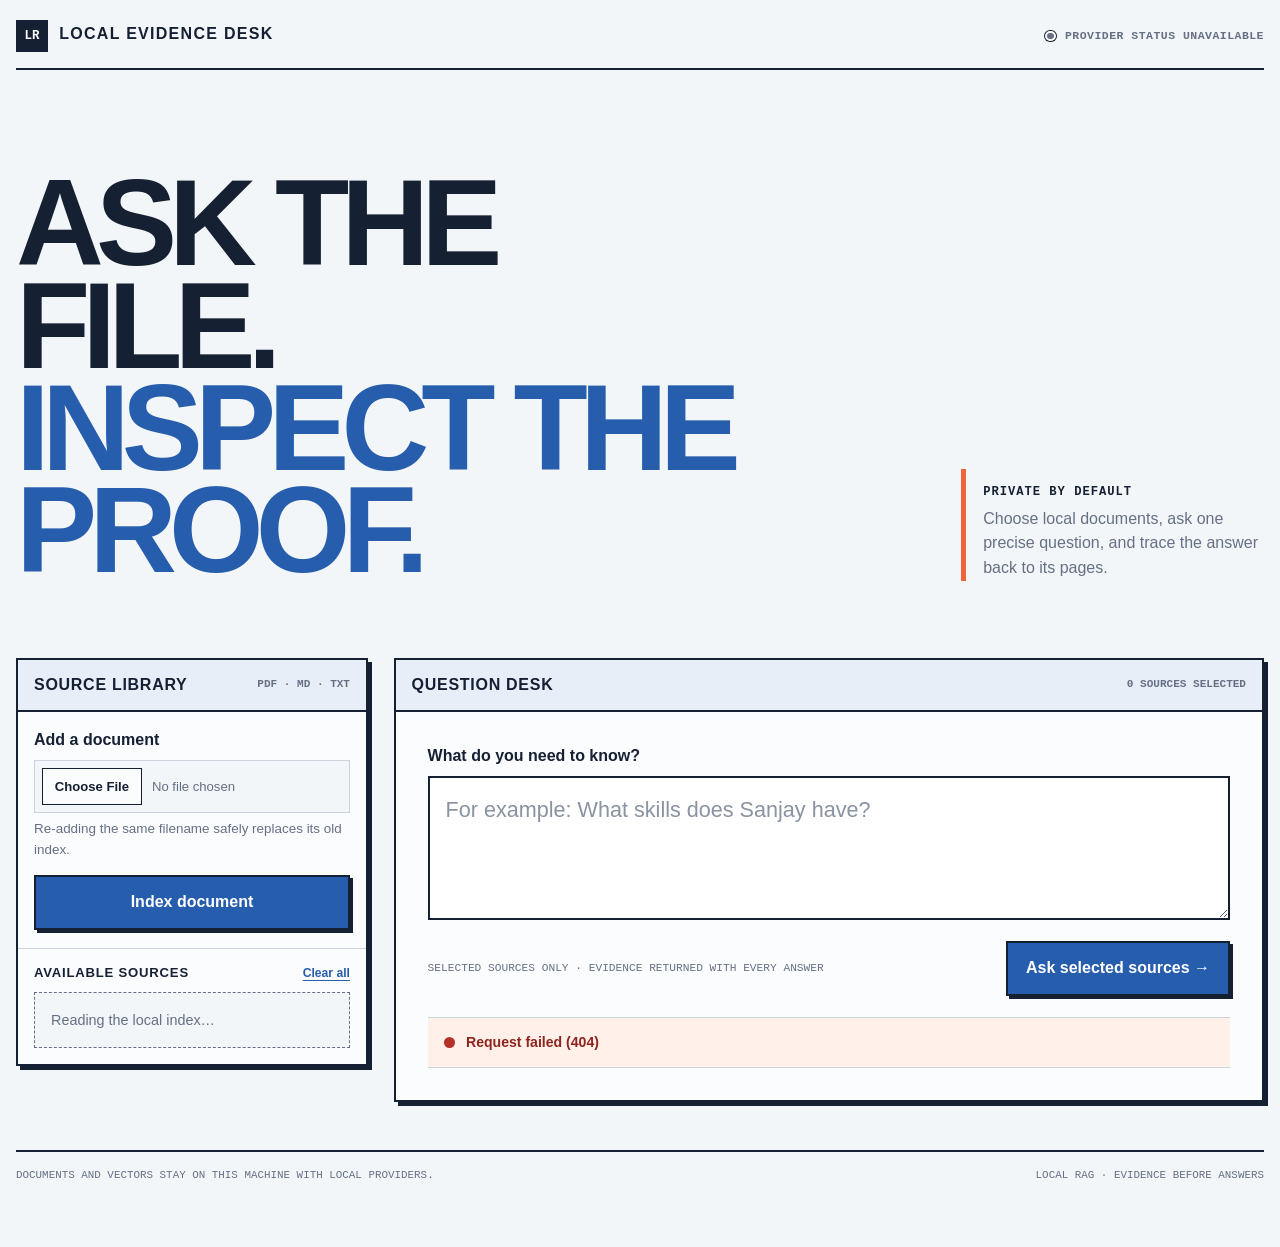
==== src/local_rag/web/index.html @ b6eaef5c "fix(ui): render answers as safe Markdown" ====
<!doctype html>
<html lang="en">
<head>
  <meta charset="utf-8">
  <meta name="viewport" content="width=device-width, initial-scale=1">
  <meta name="color-scheme" content="light">
  <title>Local RAG · Evidence desk</title>
  <style>
    :root {
      --paper: #f3f6f8;
      --surface: #fbfcfe;
      --carbon: #162033;
      --cobalt: #275dad;
      --orange: #f0643b;
      --teal: #207a6b;
      --slate: #667085;
      --line: #cbd3dc;
      --soft-blue: #e7eef8;
      --soft-orange: #fff0ea;
      --shadow: 4px 4px 0 var(--carbon);
      --display: Bahnschrift, "Arial Narrow", "Aptos Display", sans-serif;
      --body: Aptos, "Segoe UI", sans-serif;
      --utility: "Cascadia Mono", "SFMono-Regular", Consolas, monospace;
    }

    * { box-sizing: border-box; }

    html { scroll-behavior: smooth; }

    body {
      margin: 0;
      min-width: 320px;
      min-height: 100vh;
      background: var(--paper);
      color: var(--carbon);
      font: 16px/1.55 var(--body);
    }

    button, input, textarea { font: inherit; }

    button, input[type="file"], input[type="checkbox"] { cursor: pointer; }

    button:focus-visible,
    input:focus-visible,
    textarea:focus-visible {
      outline: 3px solid var(--orange);
      outline-offset: 3px;
    }

    button:disabled { cursor: not-allowed; opacity: .48; }

    [hidden] { display: none !important; }

    .skip-link {
      position: fixed;
      z-index: 20;
      top: .75rem;
      left: .75rem;
      padding: .6rem .8rem;
      background: var(--carbon);
      color: white;
      transform: translateY(-180%);
    }

    .skip-link:focus { transform: translateY(0); }

    .shell {
      width: min(100% - 2rem, 1380px);
      margin: 0 auto;
      padding: 1.25rem 0 4rem;
    }

    .masthead {
      display: flex;
      align-items: center;
      justify-content: space-between;
      gap: 1rem;
      padding-bottom: 1rem;
      border-bottom: 2px solid var(--carbon);
      animation: enter .45s ease-out both;
    }

    .brand {
      display: flex;
      align-items: baseline;
      gap: .7rem;
      margin: 0;
      font: 700 1rem/1 var(--display);
      letter-spacing: .08em;
      text-transform: uppercase;
    }

    .brand-mark {
      display: inline-grid;
      width: 2rem;
      height: 2rem;
      place-items: center;
      background: var(--carbon);
      color: var(--surface);
      font: 700 .78rem/1 var(--utility);
      letter-spacing: 0;
    }

    .provider-state {
      display: flex;
      align-items: center;
      gap: .55rem;
      color: var(--slate);
      font: 700 .72rem/1.2 var(--utility);
      letter-spacing: .04em;
      text-transform: uppercase;
    }

    .provider-dot {
      width: .68rem;
      height: .68rem;
      border: 2px solid var(--surface);
      border-radius: 50%;
      background: var(--slate);
      box-shadow: 0 0 0 1px var(--carbon);
    }

    .provider-state[data-ready="true"] .provider-dot { background: var(--teal); }

    .hero {
      display: grid;
      grid-template-columns: minmax(0, 1.55fr) minmax(17rem, .55fr);
      gap: clamp(2rem, 7vw, 8rem);
      align-items: end;
      padding: clamp(3rem, 8vw, 7rem) 0 clamp(2.5rem, 6vw, 5rem);
      animation: enter .55s .08s ease-out both;
    }

    .hero h1 {
      max-width: 11ch;
      margin: 0;
      font: 750 clamp(3.6rem, 9.5vw, 8.6rem)/.84 var(--display);
      letter-spacing: -.065em;
      text-transform: uppercase;
    }

    .hero h1 span {
      display: block;
      color: var(--cobalt);
    }

    .hero-note {
      padding: 1rem 0 0 1.1rem;
      border-left: 5px solid var(--orange);
    }

    .hero-note p { margin: 0; color: var(--slate); }

    .hero-note strong {
      display: block;
      margin-bottom: .45rem;
      color: var(--carbon);
      font: 700 .76rem/1.2 var(--utility);
      letter-spacing: .08em;
      text-transform: uppercase;
    }

    .workspace {
      display: grid;
      grid-template-columns: minmax(18rem, 22rem) minmax(0, 1fr);
      gap: clamp(1rem, 2vw, 1.75rem);
      align-items: start;
      animation: enter .55s .16s ease-out both;
    }

    .panel {
      border: 2px solid var(--carbon);
      background: var(--surface);
      box-shadow: var(--shadow);
    }

    .panel-heading {
      display: flex;
      align-items: center;
      justify-content: space-between;
      gap: 1rem;
      min-height: 3.25rem;
      padding: .8rem 1rem;
      border-bottom: 2px solid var(--carbon);
      background: var(--soft-blue);
    }

    .panel-heading h2 {
      margin: 0;
      font: 750 1rem/1.1 var(--display);
      letter-spacing: .045em;
      text-transform: uppercase;
    }

    .selection-count,
    .format-note {
      color: var(--slate);
      font: 700 .69rem/1.2 var(--utility);
      text-transform: uppercase;
    }

    .panel-body { padding: 1rem; }

    .field-label {
      display: block;
      margin-bottom: .45rem;
      font-weight: 750;
    }

    .field-help {
      margin: .4rem 0 0;
      color: var(--slate);
      font-size: .84rem;
    }

    .file-input {
      width: 100%;
      padding: .45rem;
      border: 1px solid var(--line);
      background: var(--paper);
      color: var(--slate);
      font-size: .82rem;
    }

    .file-input::file-selector-button {
      margin-right: .65rem;
      padding: .62rem .72rem;
      border: 1px solid var(--carbon);
      background: var(--surface);
      color: var(--carbon);
      font-weight: 750;
    }

    .primary-action {
      width: 100%;
      margin-top: .85rem;
      padding: .82rem 1rem;
      border: 2px solid var(--carbon);
      background: var(--cobalt);
      color: white;
      box-shadow: 3px 3px 0 var(--carbon);
      font-weight: 800;
    }

    .primary-action:not(:disabled):active {
      transform: translate(2px, 2px);
      box-shadow: 1px 1px 0 var(--carbon);
    }

    .library-divider {
      margin: 1.15rem -1rem 0;
      border: 0;
      border-top: 1px solid var(--line);
    }

    .library-label {
      display: flex;
      align-items: baseline;
      justify-content: space-between;
      gap: 1rem;
      margin: .85rem 0 .55rem;
    }

    .library-label h3 {
      margin: 0;
      font-size: .82rem;
      letter-spacing: .06em;
      text-transform: uppercase;
    }

    .text-action {
      width: auto;
      padding: 0;
      border: 0;
      background: transparent;
      color: var(--cobalt);
      font: 750 .76rem/1 var(--body);
      text-decoration: underline;
      text-underline-offset: .18rem;
    }

    .document-list { display: grid; gap: .55rem; }

    .empty-library {
      margin: 0;
      padding: 1rem;
      border: 1px dashed var(--slate);
      background: var(--paper);
      color: var(--slate);
      font-size: .9rem;
    }

    .document {
      display: grid;
      grid-template-columns: auto minmax(0, 1fr) auto;
      gap: .7rem;
      align-items: start;
      padding: .78rem;
      border: 1px solid var(--line);
      background: white;
    }

    .document:has(input:checked) { border-left: 4px solid var(--teal); }

    .document input { width: 1rem; height: 1rem; margin: .16rem 0 0; accent-color: var(--teal); }

    .document label { min-width: 0; font-size: .9rem; font-weight: 750; overflow-wrap: anywhere; }

    .document small {
      display: block;
      margin-top: .18rem;
      color: var(--slate);
      font: .68rem/1.35 var(--utility);
      text-transform: uppercase;
    }

    .remove-document {
      width: auto;
      padding: .1rem;
      border: 0;
      background: transparent;
      color: var(--slate);
      font-size: .75rem;
      font-weight: 750;
    }

    .remove-document:hover { color: #a32d24; }

    .query-panel .panel-body { padding: clamp(1rem, 3vw, 2rem); }

    .question-field {
      width: 100%;
      min-height: 9rem;
      resize: vertical;
      padding: 1rem;
      border: 2px solid var(--carbon);
      border-radius: 0;
      background: white;
      color: var(--carbon);
      font-size: clamp(1.08rem, 2vw, 1.35rem);
      line-height: 1.45;
    }

    .question-field::placeholder { color: #8993a1; }

    .ask-row {
      display: flex;
      align-items: center;
      justify-content: space-between;
      gap: 1rem;
      margin-top: .85rem;
    }

    .ask-row .primary-action { width: auto; min-width: 14rem; margin: 0; }

    .privacy-note {
      margin: 0;
      color: var(--slate);
      font: .7rem/1.4 var(--utility);
      text-transform: uppercase;
    }

    .operation-bar {
      display: flex;
      align-items: center;
      gap: .7rem;
      min-height: 3.2rem;
      margin-top: 1.3rem;
      padding: .75rem 1rem;
      border-top: 1px solid var(--line);
      border-bottom: 1px solid var(--line);
      color: var(--slate);
    }

    .operation-mark {
      width: .7rem;
      height: .7rem;
      flex: 0 0 auto;
      border-radius: 50%;
      background: var(--teal);
    }

    .operation-bar[data-tone="working"] .operation-mark {
      background: var(--orange);
      animation: pulse 1s ease-in-out infinite;
    }

    .operation-bar[data-tone="error"] { color: #8e241c; background: var(--soft-orange); }
    .operation-bar[data-tone="error"] .operation-mark { background: #b53026; }

    #status { margin: 0; font-size: .88rem; font-weight: 650; }

    .result {
      margin-top: 2rem;
      animation: result-enter .35s ease-out both;
    }

    .result-label,
    .evidence-kicker {
      display: block;
      margin: 0 0 .65rem;
      color: var(--cobalt);
      font: 750 .72rem/1 var(--utility);
      letter-spacing: .09em;
      text-transform: uppercase;
    }

    .answer {
      max-width: 76ch;
      margin: 0;
      color: var(--carbon);
      font-size: clamp(1.08rem, 2.2vw, 1.45rem);
      line-height: 1.62;
    }

    .answer > :first-child { margin-top: 0; }
    .answer > :last-child { margin-bottom: 0; }
    .answer p, .answer ul, .answer ol, .answer pre, .answer blockquote, .answer table {
      margin: 0 0 1rem;
    }
    .answer h1, .answer h2, .answer h3, .answer h4 {
      margin: 1.5rem 0 .65rem;
      font-family: var(--display);
      line-height: 1.15;
      letter-spacing: -.02em;
    }
    .answer ul, .answer ol { padding-left: 1.5rem; }
    .answer li + li { margin-top: .35rem; }
    .answer code {
      padding: .12rem .3rem;
      background: var(--paper);
      font: .84em/1.4 var(--utility);
      overflow-wrap: anywhere;
    }
    .answer pre {
      overflow-x: auto;
      padding: 1rem;
      border-left: 4px solid var(--cobalt);
      background: var(--paper);
    }
    .answer pre code { padding: 0; background: transparent; }
    .answer blockquote {
      padding: .15rem 0 .15rem 1rem;
      border-left: 4px solid var(--orange);
      color: var(--slate);
    }
    .answer table {
      display: block;
      width: 100%;
      overflow-x: auto;
      border-collapse: collapse;
      font-size: .9em;
    }
    .answer th, .answer td {
      padding: .55rem .7rem;
      border: 1px solid var(--line);
      text-align: left;
      vertical-align: top;
    }
    .answer th { background: var(--paper); font-family: var(--utility); }
    .answer a { color: var(--cobalt); text-underline-offset: .18rem; }

    .evidence-header {
      display: flex;
      align-items: end;
      justify-content: space-between;
      gap: 1rem;
      margin-top: clamp(2.5rem, 6vw, 4.5rem);
      padding-bottom: .8rem;
      border-bottom: 2px solid var(--carbon);
    }

    .evidence-header h3 {
      margin: 0;
      font: 750 clamp(1.8rem, 4vw, 3rem)/1 var(--display);
      letter-spacing: -.03em;
      text-transform: uppercase;
    }

    .evidence-header p { max-width: 26rem; margin: 0; color: var(--slate); font-size: .86rem; }

    .evidence-ledger {
      position: relative;
      display: grid;
      gap: 0;
      margin-top: 1rem;
      padding-left: clamp(2.6rem, 7vw, 5.3rem);
    }

    .evidence-ledger::before {
      position: absolute;
      top: 0;
      bottom: 0;
      left: clamp(1.18rem, 3vw, 2.5rem);
      width: 4px;
      background: var(--orange);
      content: "";
    }

    .evidence-item {
      position: relative;
      display: grid;
      grid-template-columns: minmax(0, 1fr) minmax(7rem, 10rem);
      gap: 1.2rem;
      padding: 1.25rem 0;
      border-bottom: 1px solid var(--line);
    }

    .evidence-index {
      position: absolute;
      top: 1.15rem;
      left: calc(clamp(2.6rem, 7vw, 5.3rem) * -1);
      display: grid;
      width: clamp(2.4rem, 5vw, 4.4rem);
      height: 2rem;
      place-items: center;
      border: 2px solid var(--carbon);
      background: var(--surface);
      color: var(--carbon);
      font: 800 .75rem/1 var(--utility);
    }

    .evidence-source {
      margin-bottom: .4rem;
      font-weight: 800;
      overflow-wrap: anywhere;
    }

    .evidence-text { margin: 0; color: #3e4959; white-space: pre-wrap; }

    .evidence-data {
      align-self: start;
      color: var(--slate);
      font: 700 .68rem/1.5 var(--utility);
      letter-spacing: .04em;
      text-transform: uppercase;
    }

    .score-track {
      display: block;
      height: .35rem;
      margin-top: .55rem;
      background: var(--line);
    }

    .score-fill { display: block; height: 100%; background: var(--cobalt); }

    .page-footer {
      display: flex;
      justify-content: space-between;
      gap: 1rem;
      margin-top: 3rem;
      padding-top: 1rem;
      border-top: 2px solid var(--carbon);
      color: var(--slate);
      font: .68rem/1.4 var(--utility);
      text-transform: uppercase;
    }

    @keyframes enter {
      from { opacity: 0; transform: translateY(10px); }
      to { opacity: 1; transform: translateY(0); }
    }

    @keyframes result-enter {
      from { opacity: 0; transform: translateY(8px); }
      to { opacity: 1; transform: translateY(0); }
    }

    @keyframes pulse { 50% { opacity: .35; transform: scale(.78); } }

    @media (max-width: 900px) {
      .workspace { grid-template-columns: 1fr; }
      .library-panel { order: 0; }
      .query-panel { order: 1; }
      .hero { grid-template-columns: 1fr; gap: 1.5rem; }
      .hero-note { max-width: 34rem; }
    }

    @media (max-width: 620px) {
      .shell { width: min(100% - 1rem, 1380px); padding-top: .6rem; }
      .masthead { align-items: flex-start; }
      .brand { gap: .45rem; }
      .brand span:last-child { display: none; }
      .provider-state { max-width: 10rem; text-align: right; }
      .hero { padding: 2.5rem 0; }
      .hero h1 { font-size: clamp(3.25rem, 17vw, 5rem); }
      .ask-row, .evidence-header, .page-footer { align-items: stretch; flex-direction: column; }
      .ask-row .primary-action { width: 100%; min-width: 0; }
      .evidence-item { grid-template-columns: 1fr; gap: .7rem; }
      .evidence-data { display: grid; grid-template-columns: auto 1fr; gap: .7rem; align-items: center; }
      .score-track { margin: 0; }
    }

    @media (prefers-reduced-motion: reduce) {
      html { scroll-behavior: auto; }
      *, *::before, *::after { animation-duration: .01ms !important; animation-iteration-count: 1 !important; }
    }
  </style>
</head>
<body>
  <a class="skip-link" href="#question">Skip to question</a>
  <main class="shell">
    <header class="masthead">
      <p class="brand"><span class="brand-mark">LR</span><span>Local evidence desk</span></p>
      <div id="provider-state" class="provider-state" data-ready="false">
        <span class="provider-dot" aria-hidden="true"></span>
        <span id="provider-label">Checking local providers</span>
      </div>
    </header>

    <section class="hero" aria-labelledby="page-title">
      <h1 id="page-title">Ask the file.<span>Inspect the proof.</span></h1>
      <div class="hero-note">
        <strong>Private by default</strong>
        <p>Choose local documents, ask one precise question, and trace the answer back to its pages.</p>
      </div>
    </section>

    <div class="workspace">
      <aside class="panel library-panel" aria-labelledby="library-title">
        <div class="panel-heading">
          <h2 id="library-title">Source library</h2>
          <span class="format-note">PDF · MD · TXT</span>
        </div>
        <div class="panel-body">
          <form id="upload-form">
            <label class="field-label" for="file">Add a document</label>
            <input id="file" class="file-input" type="file" accept=".pdf,.md,.txt" required>
            <p class="field-help">Re-adding the same filename safely replaces its old index.</p>
            <button class="primary-action" type="submit">Index document</button>
          </form>

          <hr class="library-divider">
          <div class="library-label">
            <h3>Available sources</h3>
            <button id="clear-documents" class="text-action" type="button">Clear all</button>
          </div>
          <div id="documents" class="document-list" aria-live="polite">
            <p class="empty-library">Reading the local index…</p>
          </div>
        </div>
      </aside>

      <section class="panel query-panel" aria-labelledby="question-title">
        <div class="panel-heading">
          <h2 id="question-title">Question desk</h2>
          <span id="selection-count" class="selection-count">0 sources selected</span>
        </div>
        <div class="panel-body">
          <form id="query-form">
            <label class="field-label" for="question">What do you need to know?</label>
            <textarea id="question" class="question-field" maxlength="2000" placeholder="For example: What skills does Sanjay have?" required></textarea>
            <div class="ask-row">
              <p class="privacy-note">Selected sources only · evidence returned with every answer</p>
              <button class="primary-action" type="submit">Ask selected sources →</button>
            </div>
          </form>

          <div id="operation-bar" class="operation-bar" data-tone="ready">
            <span class="operation-mark" aria-hidden="true"></span>
            <p id="status" role="status" aria-live="polite">Choose a source to begin.</p>
          </div>

          <section id="result" class="result" aria-labelledby="answer-title" hidden>
            <h2 id="answer-title" class="result-label">Grounded answer</h2>
            <div id="answer" class="answer"></div>

            <div class="evidence-header">
              <div>
                <span class="evidence-kicker">Citation ledger</span>
                <h3>Retrieved proof</h3>
              </div>
              <p>Each passage shows where the answer came from and how strongly it matched the question.</p>
            </div>
            <div id="citations" class="evidence-ledger"></div>
          </section>
        </div>
      </section>
    </div>

    <footer class="page-footer">
      <span>Documents and vectors stay on this machine with local providers.</span>
      <span>Local RAG · Evidence before answers</span>
    </footer>
  </main>

  <script>
    const status = document.querySelector('#status');
    const operationBar = document.querySelector('#operation-bar');
    const result = document.querySelector('#result');
    const answer = document.querySelector('#answer');
    const citations = document.querySelector('#citations');
    const documents = document.querySelector('#documents');
    const queryButton = document.querySelector('#query-form button');
    const clearButton = document.querySelector('#clear-documents');
    const selectionCount = document.querySelector('#selection-count');
    const fileInput = document.querySelector('#file');
    let indexedDocuments = [];

    async function request(url, options = {}) {
      const response = await fetch(url, options);
      const body = await response.text();
      let data = {};
      try { data = body ? JSON.parse(body) : {}; }
      catch { if (!response.ok) throw new Error(`Request failed (${response.status})`); }
      if (!response.ok) throw new Error(data.detail || `Request failed (${response.status})`);
      return data;
    }

    function setStatus(message, tone = 'ready') {
      status.textContent = message;
      operationBar.dataset.tone = tone;
    }

    function progress(message) {
      const started = Date.now();
      setStatus(`${message} 0s`, 'working');
      return setInterval(() => {
        setStatus(`${message} ${Math.floor((Date.now() - started) / 1000)}s`, 'working');
      }, 1000);
    }

    function selectedDocumentIds() {
      return [...documents.querySelectorAll('.document-select:checked')].map(node => node.value);
    }

    function updateSelectionState() {
      const count = selectedDocumentIds().length;
      selectionCount.textContent = `${count} source${count === 1 ? '' : 's'} selected`;
      queryButton.disabled = count === 0;
      clearButton.disabled = indexedDocuments.length === 0;
    }

    function renderDocuments() {
      documents.replaceChildren();
      if (!indexedDocuments.length) {
        const empty = document.createElement('p');
        empty.className = 'empty-library';
        empty.textContent = 'Your evidence desk is empty. Add a document above to begin.';
        documents.append(empty);
        updateSelectionState();
        return;
      }

      for (const item of indexedDocuments) {
        const row = document.createElement('div');
        row.className = 'document';

        const checkbox = document.createElement('input');
        checkbox.className = 'document-select';
        checkbox.type = 'checkbox';
        checkbox.checked = true;
        checkbox.value = item.document_id;
        checkbox.id = `document-${item.document_id}`;
        checkbox.addEventListener('change', updateSelectionState);

        const label = document.createElement('label');
        label.htmlFor = checkbox.id;
        label.append(document.createTextNode(item.filename));
        const meta = document.createElement('small');
        meta.textContent = `${item.pages} page${item.pages === 1 ? '' : 's'} · ${item.chunks} chunks`;
        label.append(meta);

        const remove = document.createElement('button');
        remove.type = 'button';
        remove.className = 'remove-document';
        remove.textContent = 'Remove';
        remove.setAttribute('aria-label', `Remove ${item.filename} from the index`);
        remove.addEventListener('click', async () => {
          if (!confirm(`Remove ${item.filename} from the local index?`)) return;
          remove.disabled = true;
          try {
            await request(`/api/documents/${encodeURIComponent(item.document_id)}`, {method:'DELETE'});
            result.hidden = true;
            await refreshDocuments();
            setStatus(`Removed ${item.filename} from the local index.`);
          } catch (error) {
            setStatus(error.message, 'error');
            remove.disabled = false;
          }
        });

        row.append(checkbox, label, remove);
        documents.append(row);
      }
      updateSelectionState();
    }

    async function refreshDocuments() {
      indexedDocuments = await request('/api/documents');
      renderDocuments();
    }

    async function refreshProviderState() {
      const providerState = document.querySelector('#provider-state');
      const providerLabel = document.querySelector('#provider-label');
      try {
        const health = await request('/health');
        providerLabel.textContent = `${health.embedding_provider} embeddings · ${health.chat_provider} chat`;
        providerState.dataset.ready = 'true';
      } catch {
        providerLabel.textContent = 'Provider status unavailable';
      }
    }

    document.querySelector('#upload-form').addEventListener('submit', async (event) => {
      event.preventDefault();
      const button = event.target.querySelector('button');
      const form = new FormData();
      form.append('file', fileInput.files[0]);
      button.disabled = true;
      fileInput.disabled = true;
      const timer = progress('Reading, embedding, and indexing…');
      try {
        const data = await request('/api/documents', {method:'POST', body:form});
        clearInterval(timer);
        await refreshDocuments();
        fileInput.value = '';
        setStatus(`Indexed ${data.filename}: ${data.pages} pages and ${data.chunks} chunks.`);
      } catch (error) {
        setStatus(error.message, 'error');
      } finally {
        clearInterval(timer);
        button.disabled = false;
        fileInput.disabled = false;
      }
    });

    document.querySelector('#query-form').addEventListener('submit', async (event) => {
      event.preventDefault();
      const selected = selectedDocumentIds();
      if (!selected.length) {
        setStatus('Select at least one source before asking a question.', 'error');
        return;
      }

      queryButton.disabled = true;
      result.hidden = true;
      const timer = progress('Retrieving proof and writing the answer…');
      try {
        const data = await request('/api/query', {
          method:'POST',
          headers:{'Content-Type':'application/json'},
          body:JSON.stringify({
            question:document.querySelector('#question').value,
            document_ids:selected
          })
        });
        clearInterval(timer);
        answer.innerHTML = data.answer_html;
        citations.replaceChildren();

        data.citations.forEach((item, index) => {
          const entry = document.createElement('article');
          entry.className = 'evidence-item';

          const number = document.createElement('span');
          number.className = 'evidence-index';
          number.textContent = String(index + 1).padStart(2, '0');

          const passage = document.createElement('div');
          const source = document.createElement('div');
          source.className = 'evidence-source';
          source.textContent = item.source;
          const text = document.createElement('p');
          text.className = 'evidence-text';
          text.textContent = item.text;
          passage.append(source, text);

          const evidenceData = document.createElement('div');
          evidenceData.className = 'evidence-data';
          const metric = document.createElement('span');
          metric.textContent = `Page ${item.page} · Match ${item.score.toFixed(3)}`;
          const track = document.createElement('span');
          track.className = 'score-track';
          const fill = document.createElement('span');
          fill.className = 'score-fill';
          fill.style.width = `${Math.max(4, Math.min(100, item.score * 100))}%`;
          track.append(fill);
          evidenceData.append(metric, track);

          entry.append(number, passage, evidenceData);
          citations.append(entry);
        });

        result.hidden = false;
        setStatus(`Answer grounded in ${data.citations.length} retrieved passage${data.citations.length === 1 ? '' : 's'}.`);
        const reducedMotion = window.matchMedia('(prefers-reduced-motion: reduce)').matches;
        result.scrollIntoView({behavior:reducedMotion ? 'auto' : 'smooth', block:'start'});
      } catch (error) {
        setStatus(error.message, 'error');
      } finally {
        clearInterval(timer);
        updateSelectionState();
      }
    });

    clearButton.addEventListener('click', async () => {
      if (!indexedDocuments.length || !confirm('Remove every document from the local index?')) return;
      clearButton.disabled = true;
      try {
        await request('/api/documents', {method:'DELETE'});
        result.hidden = true;
        await refreshDocuments();
        setStatus('Cleared the local document index.');
      } catch (error) {
        setStatus(error.message, 'error');
      } finally {
        updateSelectionState();
      }
    });

    Promise.all([refreshDocuments(), refreshProviderState()])
      .then(() => {
        if (indexedDocuments.length) {
          setStatus(`${indexedDocuments.length} indexed source${indexedDocuments.length === 1 ? '' : 's'} ready.`);
        }
      })
      .catch(error => setStatus(error.message, 'error'));
  </script>
</body>
</html>
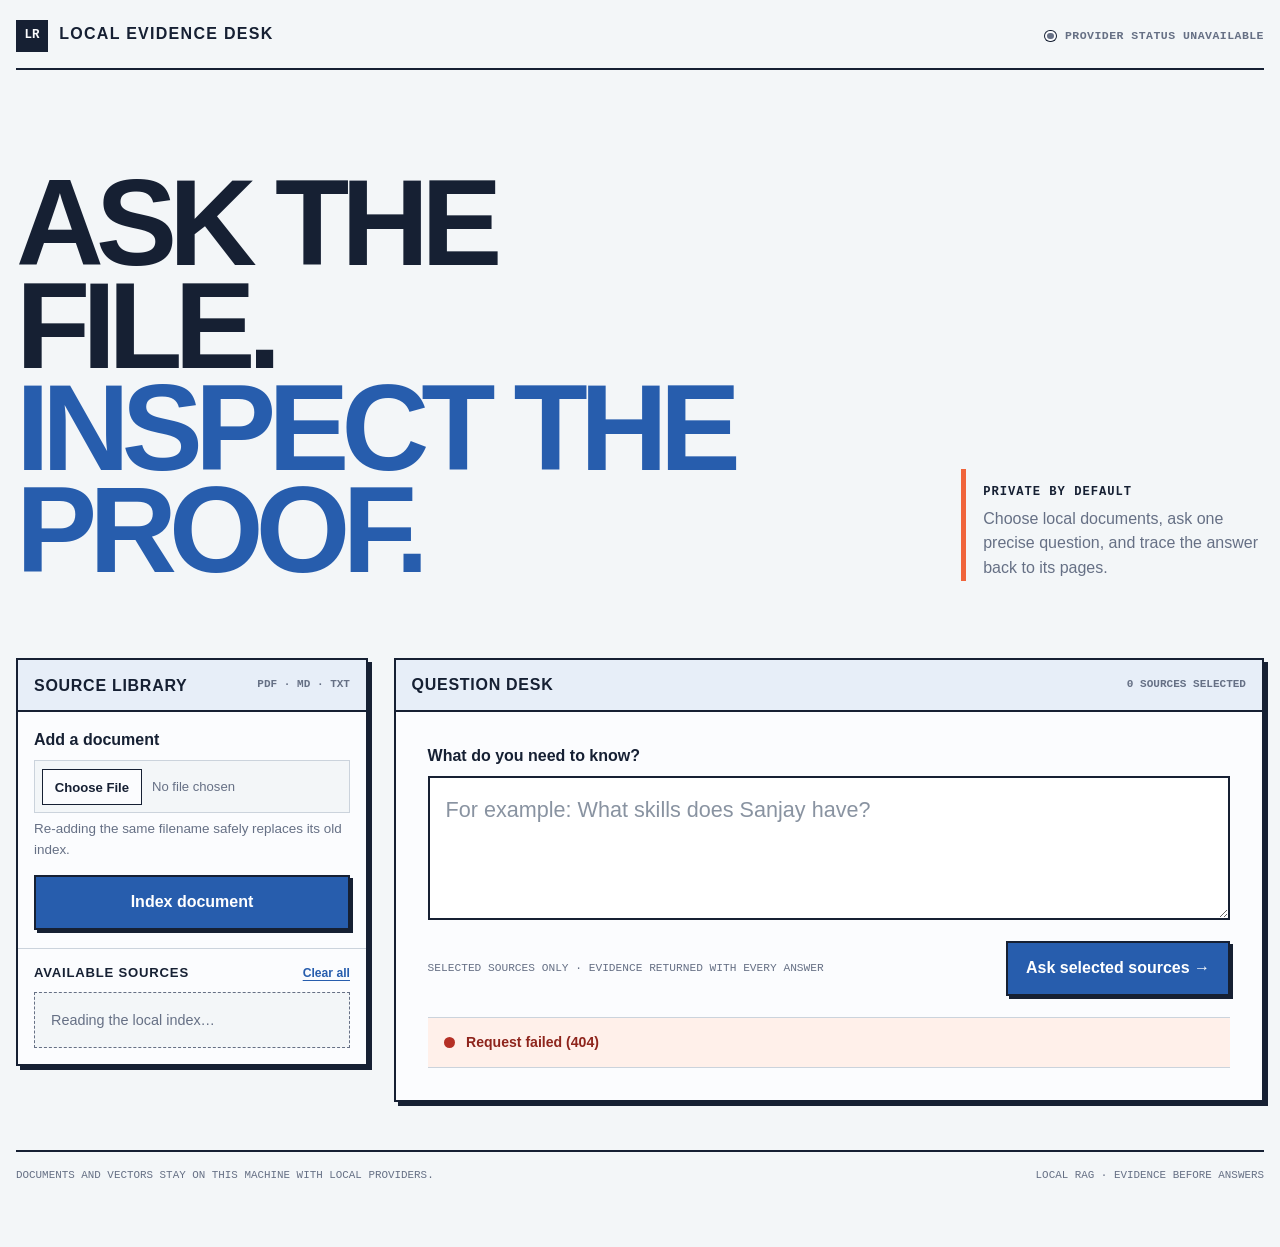
==== commit da6e3400: "style(ui): tighten answer typography" ====
--- a/src/local_rag/web/index.html
+++ b/src/local_rag/web/index.html
@@ -20,6 +20,7 @@
       --shadow: 4px 4px 0 var(--carbon);
       --display: Bahnschrift, "Arial Narrow", "Aptos Display", sans-serif;
       --body: Aptos, "Segoe UI", sans-serif;
+      --reading: "Sitka Text", Charter, Georgia, serif;
       --utility: "Cascadia Mono", "SFMono-Regular", Consolas, monospace;
     }
 
@@ -406,11 +407,10 @@
     }
 
     .answer {
-      max-width: 76ch;
+      max-width: 72ch;
       margin: 0;
       color: var(--carbon);
-      font-size: clamp(1.08rem, 2.2vw, 1.45rem);
-      line-height: 1.62;
+      font: clamp(.98rem, .3vw + .92rem, 1.075rem)/1.68 var(--reading);
     }
 
     .answer > :first-child { margin-top: 0; }
@@ -424,6 +424,9 @@
       line-height: 1.15;
       letter-spacing: -.02em;
     }
+    .answer h1 { font-size: 1.4rem; }
+    .answer h2 { font-size: 1.2rem; }
+    .answer h3, .answer h4 { font-size: 1.05rem; }
     .answer ul, .answer ol { padding-left: 1.5rem; }
     .answer li + li { margin-top: .35rem; }
     .answer code {
@@ -526,7 +529,60 @@
       overflow-wrap: anywhere;
     }
 
-    .evidence-text { margin: 0; color: #3e4959; white-space: pre-wrap; }
+    .evidence-text { margin: 0; color: #3e4959; }
+    .evidence-text > :first-child { margin-top: 0; }
+    .evidence-text > :last-child { margin-bottom: 0; }
+    .evidence-text p, .evidence-text ul, .evidence-text ol,
+    .evidence-text pre, .evidence-text blockquote, .evidence-text table {
+      margin: 0 0 .75rem;
+    }
+    .evidence-text ul, .evidence-text ol { padding-left: 1.3rem; }
+    .evidence-text code { font: .88em/1.4 var(--utility); overflow-wrap: anywhere; }
+    .evidence-text pre { overflow-x: auto; padding: .75rem; background: var(--paper); }
+    .evidence-text table {
+      display: block;
+      width: 100%;
+      overflow-x: auto;
+      border-collapse: collapse;
+    }
+    .evidence-text th, .evidence-text td {
+      padding: .4rem .55rem;
+      border: 1px solid var(--line);
+      text-align: left;
+      vertical-align: top;
+    }
+    .evidence-text th { background: var(--paper); font-family: var(--utility); }
+
+    .evidence-flow > ol {
+      display: grid;
+      gap: .65rem;
+      margin: 0;
+      padding: 0;
+      list-style: none;
+      counter-reset: proof-step;
+    }
+
+    .evidence-flow > ol > li {
+      position: relative;
+      min-height: 2.5rem;
+      padding: .55rem .75rem .55rem 3rem;
+      border-left: 2px solid var(--cobalt);
+      background: var(--paper);
+      counter-increment: proof-step;
+    }
+
+    .evidence-flow > ol > li::before {
+      position: absolute;
+      top: .5rem;
+      left: .65rem;
+      color: var(--cobalt);
+      content: counter(proof-step, decimal-leading-zero);
+      font: 800 .72rem/1.5 var(--utility);
+    }
+
+    .evidence-flow > ol > li { font-weight: 750; }
+    .evidence-flow ul { margin: .45rem 0 0; padding-left: 1.15rem; font-weight: 400; }
+    .evidence-flow li + li { margin-top: .25rem; }
 
     .evidence-data {
       align-self: start;
@@ -863,9 +919,9 @@
           const source = document.createElement('div');
           source.className = 'evidence-source';
           source.textContent = item.source;
-          const text = document.createElement('p');
+          const text = document.createElement('div');
           text.className = 'evidence-text';
-          text.textContent = item.text;
+          text.innerHTML = item.text_html;
           passage.append(source, text);
 
           const evidenceData = document.createElement('div');
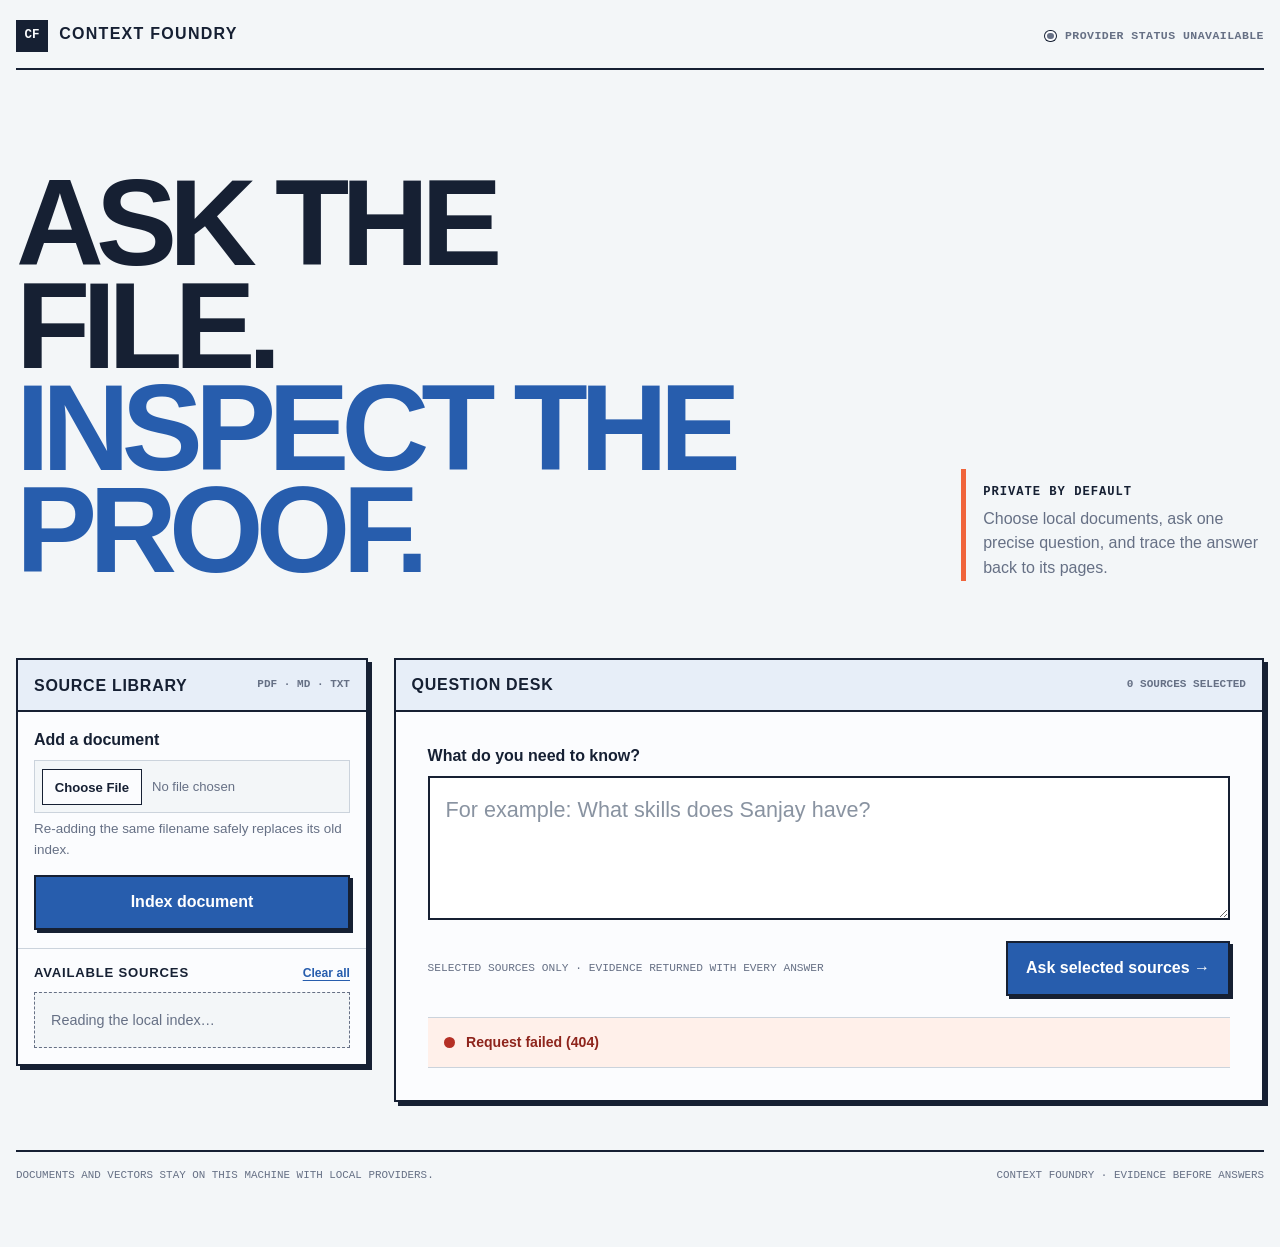
==== commit 3d7a0e11: "fix(brand): use Context Foundry name" ====
--- a/src/local_rag/web/index.html
+++ b/src/local_rag/web/index.html
@@ -4,7 +4,7 @@
   <meta charset="utf-8">
   <meta name="viewport" content="width=device-width, initial-scale=1">
   <meta name="color-scheme" content="light">
-  <title>Local RAG · Evidence desk</title>
+  <title>Context Foundry · Evidence desk</title>
   <style>
     :root {
       --paper: #f3f6f8;
@@ -658,7 +658,7 @@
   <a class="skip-link" href="#question">Skip to question</a>
   <main class="shell">
     <header class="masthead">
-      <p class="brand"><span class="brand-mark">LR</span><span>Local evidence desk</span></p>
+      <p class="brand"><span class="brand-mark">CF</span><span>Context Foundry</span></p>
       <div id="provider-state" class="provider-state" data-ready="false">
         <span class="provider-dot" aria-hidden="true"></span>
         <span id="provider-label">Checking local providers</span>
@@ -737,7 +737,7 @@
 
     <footer class="page-footer">
       <span>Documents and vectors stay on this machine with local providers.</span>
-      <span>Local RAG · Evidence before answers</span>
+      <span>Context Foundry · Evidence before answers</span>
     </footer>
   </main>
 
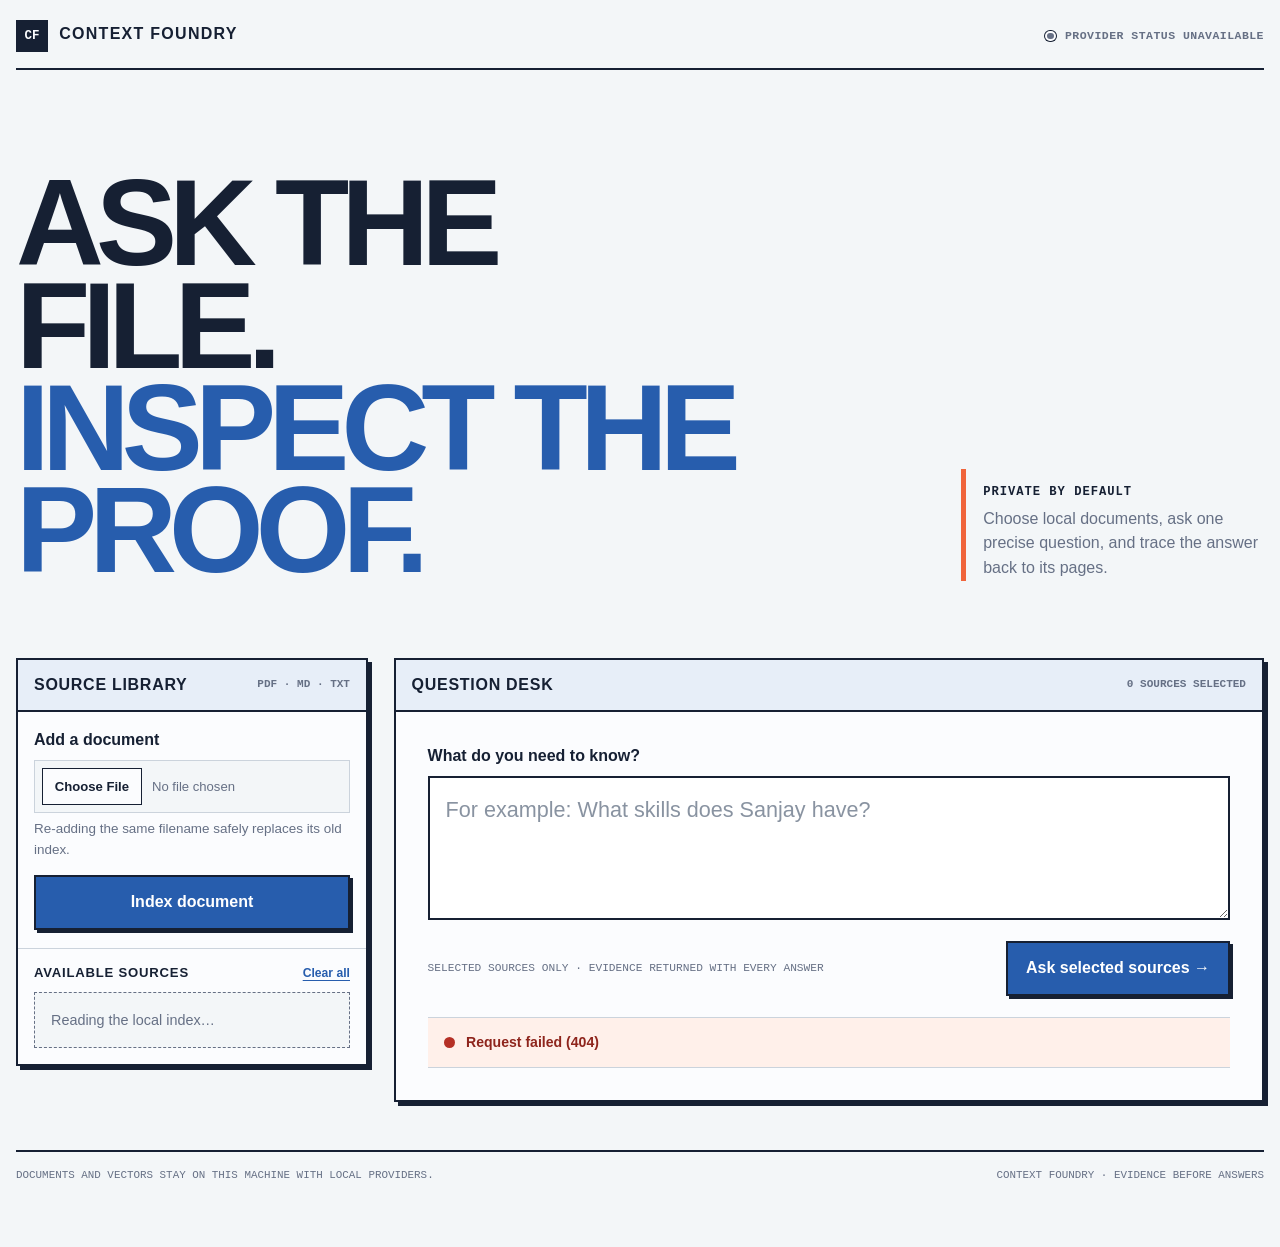
==== commit 27f60455: "feat(jev): audit claims and repair citations" ====
--- a/src/local_rag/web/index.html
+++ b/src/local_rag/web/index.html
@@ -600,6 +600,16 @@
     }
 
     .score-fill { display: block; height: 100%; background: var(--cobalt); }
+    .audit-panel { margin: 1.75rem 0; padding: 1.25rem; border: 1px solid var(--line); }
+    .audit-panel h3 { margin: 0; font-family: var(--display); }
+    .audit-note { color: var(--slate); font-size: .85rem; }
+    .claim-audit { padding: 1rem 0; border-top: 1px solid var(--line); }
+    .claim-audit p { margin: .45rem 0; overflow-wrap: anywhere; }
+    .audit-action { font: 700 .8rem/1.5 var(--utility); color: var(--cobalt); }
+    .audit-action[data-action="keep"] { color: var(--teal); }
+    .audit-action[data-action="withhold"] { color: #b04727; }
+    .claim-audit summary { cursor: pointer; font-size: .85rem; }
+    .claim-audit pre { white-space: pre-wrap; overflow-wrap: anywhere; font-size: .75rem; }
 
     .page-footer {
       display: flex;
@@ -626,7 +636,7 @@
     @keyframes pulse { 50% { opacity: .35; transform: scale(.78); } }
 
     @media (max-width: 900px) {
-      .workspace { grid-template-columns: 1fr; }
+      .workspace { grid-template-columns: minmax(0, 1fr); }
       .library-panel { order: 0; }
       .query-panel { order: 1; }
       .hero { grid-template-columns: 1fr; gap: 1.5rem; }
@@ -643,7 +653,7 @@
       .hero h1 { font-size: clamp(3.25rem, 17vw, 5rem); }
       .ask-row, .evidence-header, .page-footer { align-items: stretch; flex-direction: column; }
       .ask-row .primary-action { width: 100%; min-width: 0; }
-      .evidence-item { grid-template-columns: 1fr; gap: .7rem; }
+      .evidence-item { grid-template-columns: minmax(0, 1fr); gap: .7rem; }
       .evidence-data { display: grid; grid-template-columns: auto 1fr; gap: .7rem; align-items: center; }
       .score-track { margin: 0; }
     }
@@ -722,6 +732,13 @@
             <h2 id="answer-title" class="result-label">Grounded answer</h2>
             <div id="answer" class="answer"></div>
 
+            <section id="citation-audit" class="audit-panel" aria-labelledby="audit-title" hidden>
+              <h3 id="audit-title">Claim checks · Jev observer</h3>
+              <p id="audit-note" class="audit-note">Claims and their cited excerpts are sent to TypeSafe.
+                These estimates leave the answer unchanged. The threshold is experimental.</p>
+              <div id="audits"></div>
+            </section>
+
             <div class="evidence-header">
               <div>
                 <span class="evidence-kicker">Citation ledger</span>
@@ -736,7 +753,7 @@
     </div>
 
     <footer class="page-footer">
-      <span>Documents and vectors stay on this machine with local providers.</span>
+      <span id="privacy-state">Documents and vectors stay on this machine with local providers.</span>
       <span>Context Foundry · Evidence before answers</span>
     </footer>
   </main>
@@ -752,6 +769,8 @@
     const clearButton = document.querySelector('#clear-documents');
     const selectionCount = document.querySelector('#selection-count');
     const fileInput = document.querySelector('#file');
+    const auditPanel = document.querySelector('#citation-audit');
+    const auditList = document.querySelector('#audits');
     let indexedDocuments = [];
 
     async function request(url, options = {}) {
@@ -854,6 +873,13 @@
       try {
         const health = await request('/health');
         providerLabel.textContent = `${health.embedding_provider} embeddings · ${health.chat_provider} chat`;
+        if (health.jev_mode === 'observe' || health.jev_mode === 'repair') {
+          providerLabel.textContent += health.jev_mode === 'repair' ? ' · Jev citation repair' : ' · Jev observer';
+          document.querySelector('#privacy-state').textContent =
+            health.jev_mode === 'repair'
+              ? 'Vectors stay local. Jev repair checks send retrieved excerpts to TypeSafe.'
+              : 'Vectors stay local. Jev claim audits send cited excerpts to TypeSafe.';
+        }
         providerState.dataset.ready = 'true';
       } catch {
         providerLabel.textContent = 'Provider status unavailable';
@@ -883,6 +909,59 @@
       }
     });
 
+    function renderAudits(data) {
+      auditList.replaceChildren();
+      auditPanel.hidden = data.audit_mode === 'off';
+      if (auditPanel.hidden) return;
+      const repairing = data.audit_mode === 'repair';
+      document.querySelector('#audit-title').textContent = repairing
+        ? 'Claim checks · Jev citation repair' : 'Claim checks · Jev observer';
+      document.querySelector('#audit-note').textContent = repairing
+        ? 'Claims and retrieved excerpts are sent to TypeSafe. Verified replacements may change citations; claim text stays unchanged. The threshold is experimental.'
+        : 'Claims and their cited excerpts are sent to TypeSafe. These estimates leave the answer unchanged. The threshold is experimental.';
+      if (!data.audits.length) {
+        auditList.textContent = 'No generated claims to audit.';
+        return;
+      }
+      const actions = {keep: 'Keep', withhold: 'Withhold', review: 'Needs review', unavailable: 'Unavailable'};
+      for (const audit of data.audits) {
+        const item = document.createElement('article');
+        item.className = 'claim-audit';
+        const claim = document.createElement('p');
+        claim.textContent = audit.text + ' ' + audit.citations.map(id => '[' + id + ']').join(' ');
+        const action = document.createElement('p');
+        action.className = 'audit-action';
+        action.dataset.action = audit.suggested_action;
+        action.textContent = 'Claim ' + audit.claim_id + ' · Suggested action: ' + actions[audit.suggested_action];
+        const probabilities = document.createElement('p');
+        if (audit.assessment) {
+          const values = audit.assessment.probabilities;
+          probabilities.textContent = 'Support ' + (values.supported * 100).toFixed(1) + '% · ' +
+            'Contradiction ' + (values.contradicted * 100).toFixed(1) + '% · ' +
+            'Insufficient evidence ' + (values.insufficient * 100).toFixed(1) + '%';
+        } else {
+          probabilities.textContent = 'Audit unavailable: ' + audit.error;
+        }
+        const details = document.createElement('details');
+        const summary = document.createElement('summary');
+        summary.textContent = 'Inspect audit details';
+        const trace = document.createElement('pre');
+        trace.textContent = JSON.stringify(audit, null, 2);
+        details.append(summary, trace);
+        item.append(action, claim, probabilities, details);
+        if (audit.original) {
+          const repair = document.createElement('p');
+          const original = audit.original.citations.map(id => '[' + id + ']').join(' ');
+          const current = audit.citations.map(id => '[' + id + ']').join(' ');
+          repair.textContent = original === current
+            ? 'Original citation retained; no verified replacement.'
+            : 'Citation repaired: ' + original + ' → ' + current + '.';
+          item.insertBefore(repair, details);
+        }
+        auditList.append(item);
+      }
+    }
+
     document.querySelector('#query-form').addEventListener('submit', async (event) => {
       event.preventDefault();
       const selected = selectedDocumentIds();
@@ -905,6 +984,7 @@
         });
         clearInterval(timer);
         answer.innerHTML = data.answer_html;
+        renderAudits(data);
         citations.replaceChildren();
 
         data.citations.forEach((item, index) => {
@@ -941,7 +1021,7 @@
         });
 
         result.hidden = false;
-        setStatus(`Answer grounded in ${data.citations.length} retrieved passage${data.citations.length === 1 ? '' : 's'}.`);
+        setStatus(`Answer ready with ${data.citations.length} retrieved passage${data.citations.length === 1 ? '' : 's'}.`);
         const reducedMotion = window.matchMedia('(prefers-reduced-motion: reduce)').matches;
         result.scrollIntoView({behavior:reducedMotion ? 'auto' : 'smooth', block:'start'});
       } catch (error) {
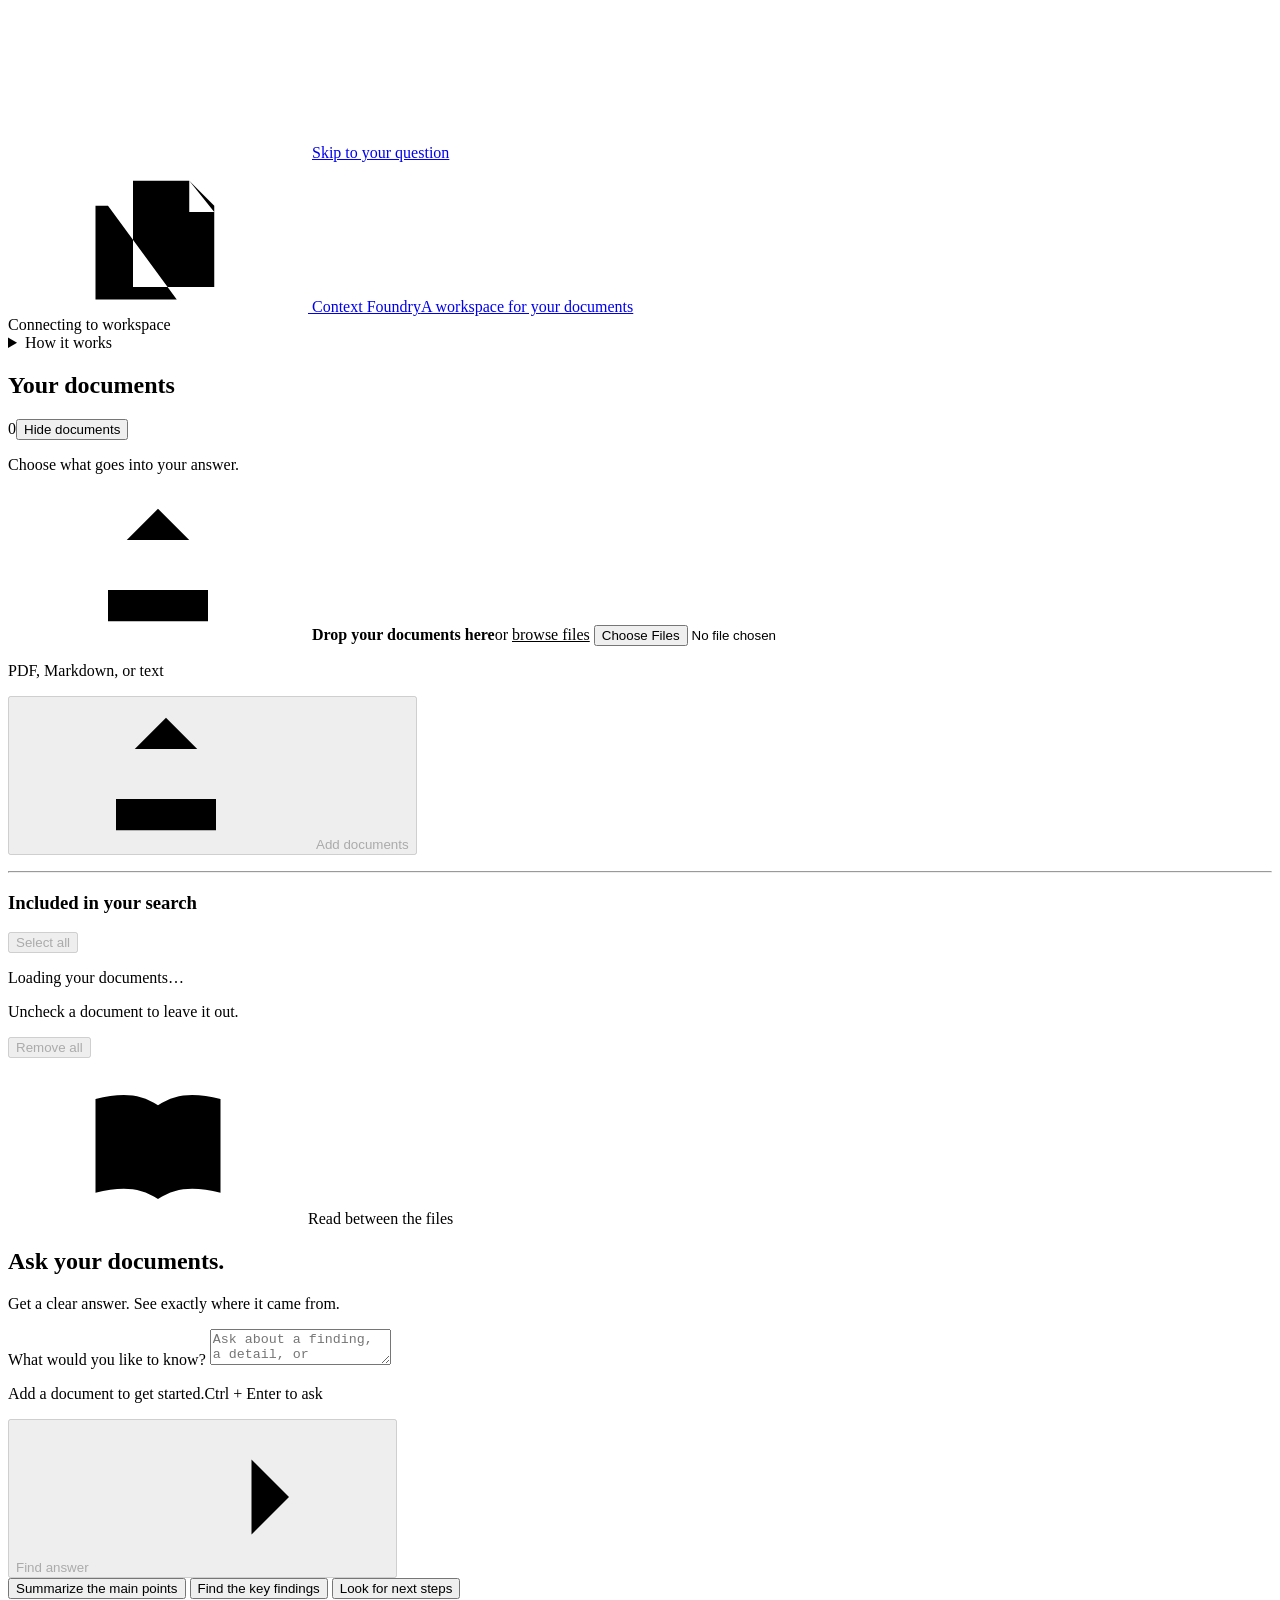
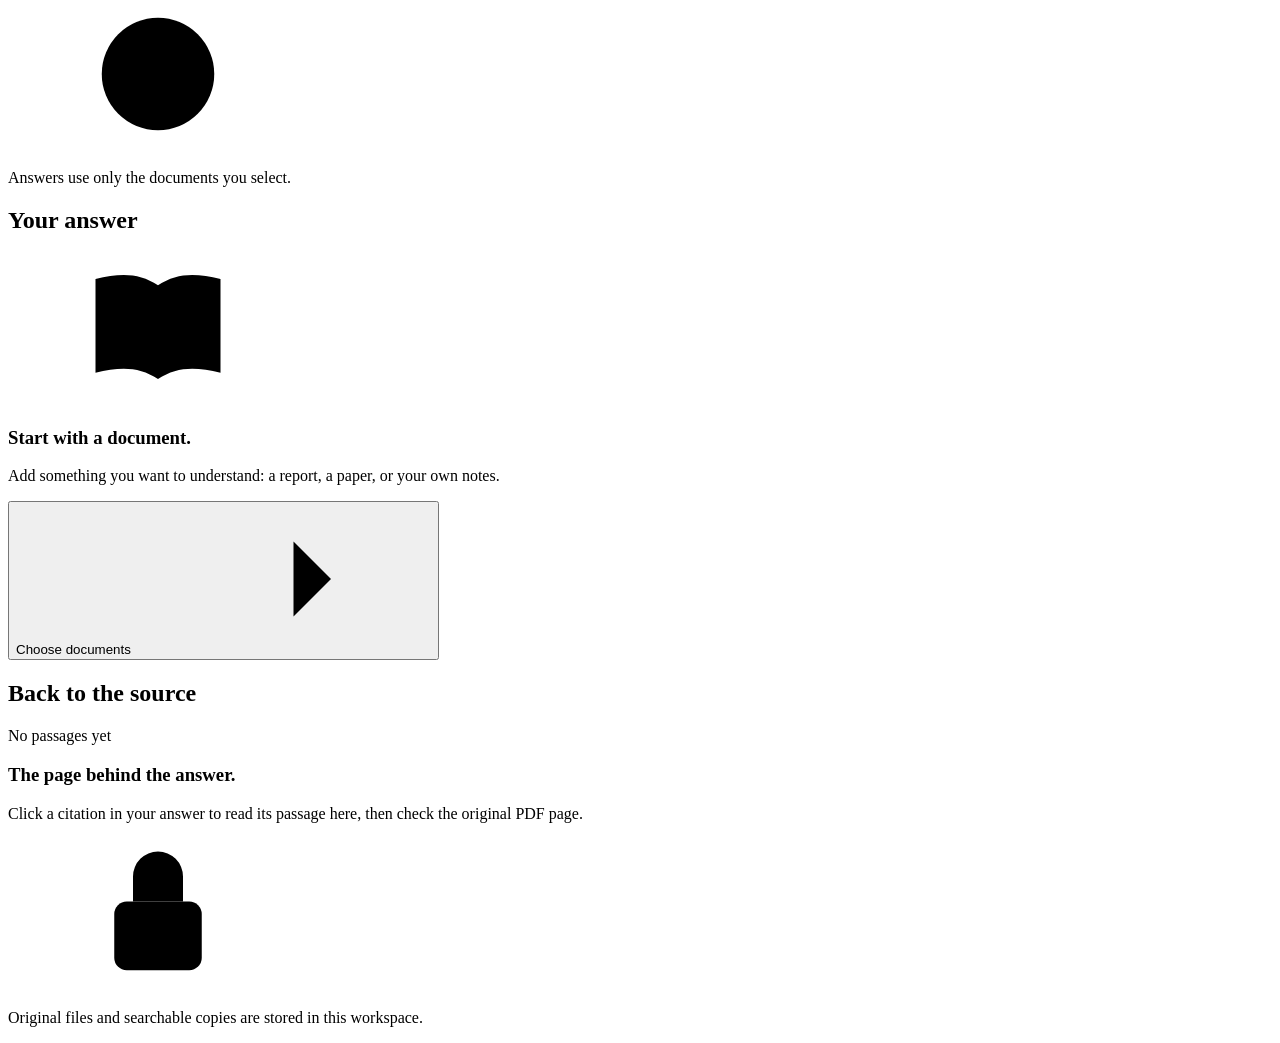
==== commit f56daf4b: "feat(ui): overhaul cited answer workflow Make PDF answers auditable from upload through source-page " ====
--- a/src/local_rag/web/index.html
+++ b/src/local_rag/web/index.html
@@ -4,1056 +4,116 @@
   <meta charset="utf-8">
   <meta name="viewport" content="width=device-width, initial-scale=1">
   <meta name="color-scheme" content="light">
-  <title>Context Foundry · Evidence desk</title>
-  <style>
-    :root {
-      --paper: #f3f6f8;
-      --surface: #fbfcfe;
-      --carbon: #162033;
-      --cobalt: #275dad;
-      --orange: #f0643b;
-      --teal: #207a6b;
-      --slate: #667085;
-      --line: #cbd3dc;
-      --soft-blue: #e7eef8;
-      --soft-orange: #fff0ea;
-      --shadow: 4px 4px 0 var(--carbon);
-      --display: Bahnschrift, "Arial Narrow", "Aptos Display", sans-serif;
-      --body: Aptos, "Segoe UI", sans-serif;
-      --reading: "Sitka Text", Charter, Georgia, serif;
-      --utility: "Cascadia Mono", "SFMono-Regular", Consolas, monospace;
-    }
-
-    * { box-sizing: border-box; }
-
-    html { scroll-behavior: smooth; }
-
-    body {
-      margin: 0;
-      min-width: 320px;
-      min-height: 100vh;
-      background: var(--paper);
-      color: var(--carbon);
-      font: 16px/1.55 var(--body);
-    }
-
-    button, input, textarea { font: inherit; }
-
-    button, input[type="file"], input[type="checkbox"] { cursor: pointer; }
-
-    button:focus-visible,
-    input:focus-visible,
-    textarea:focus-visible {
-      outline: 3px solid var(--orange);
-      outline-offset: 3px;
-    }
-
-    button:disabled { cursor: not-allowed; opacity: .48; }
-
-    [hidden] { display: none !important; }
-
-    .skip-link {
-      position: fixed;
-      z-index: 20;
-      top: .75rem;
-      left: .75rem;
-      padding: .6rem .8rem;
-      background: var(--carbon);
-      color: white;
-      transform: translateY(-180%);
-    }
-
-    .skip-link:focus { transform: translateY(0); }
-
-    .shell {
-      width: min(100% - 2rem, 1380px);
-      margin: 0 auto;
-      padding: 1.25rem 0 4rem;
-    }
-
-    .masthead {
-      display: flex;
-      align-items: center;
-      justify-content: space-between;
-      gap: 1rem;
-      padding-bottom: 1rem;
-      border-bottom: 2px solid var(--carbon);
-      animation: enter .45s ease-out both;
-    }
-
-    .brand {
-      display: flex;
-      align-items: baseline;
-      gap: .7rem;
-      margin: 0;
-      font: 700 1rem/1 var(--display);
-      letter-spacing: .08em;
-      text-transform: uppercase;
-    }
-
-    .brand-mark {
-      display: inline-grid;
-      width: 2rem;
-      height: 2rem;
-      place-items: center;
-      background: var(--carbon);
-      color: var(--surface);
-      font: 700 .78rem/1 var(--utility);
-      letter-spacing: 0;
-    }
-
-    .provider-state {
-      display: flex;
-      align-items: center;
-      gap: .55rem;
-      color: var(--slate);
-      font: 700 .72rem/1.2 var(--utility);
-      letter-spacing: .04em;
-      text-transform: uppercase;
-    }
-
-    .provider-dot {
-      width: .68rem;
-      height: .68rem;
-      border: 2px solid var(--surface);
-      border-radius: 50%;
-      background: var(--slate);
-      box-shadow: 0 0 0 1px var(--carbon);
-    }
-
-    .provider-state[data-ready="true"] .provider-dot { background: var(--teal); }
-
-    .hero {
-      display: grid;
-      grid-template-columns: minmax(0, 1.55fr) minmax(17rem, .55fr);
-      gap: clamp(2rem, 7vw, 8rem);
-      align-items: end;
-      padding: clamp(3rem, 8vw, 7rem) 0 clamp(2.5rem, 6vw, 5rem);
-      animation: enter .55s .08s ease-out both;
-    }
-
-    .hero h1 {
-      max-width: 11ch;
-      margin: 0;
-      font: 750 clamp(3.6rem, 9.5vw, 8.6rem)/.84 var(--display);
-      letter-spacing: -.065em;
-      text-transform: uppercase;
-    }
-
-    .hero h1 span {
-      display: block;
-      color: var(--cobalt);
-    }
-
-    .hero-note {
-      padding: 1rem 0 0 1.1rem;
-      border-left: 5px solid var(--orange);
-    }
-
-    .hero-note p { margin: 0; color: var(--slate); }
-
-    .hero-note strong {
-      display: block;
-      margin-bottom: .45rem;
-      color: var(--carbon);
-      font: 700 .76rem/1.2 var(--utility);
-      letter-spacing: .08em;
-      text-transform: uppercase;
-    }
-
-    .workspace {
-      display: grid;
-      grid-template-columns: minmax(18rem, 22rem) minmax(0, 1fr);
-      gap: clamp(1rem, 2vw, 1.75rem);
-      align-items: start;
-      animation: enter .55s .16s ease-out both;
-    }
-
-    .panel {
-      border: 2px solid var(--carbon);
-      background: var(--surface);
-      box-shadow: var(--shadow);
-    }
-
-    .panel-heading {
-      display: flex;
-      align-items: center;
-      justify-content: space-between;
-      gap: 1rem;
-      min-height: 3.25rem;
-      padding: .8rem 1rem;
-      border-bottom: 2px solid var(--carbon);
-      background: var(--soft-blue);
-    }
-
-    .panel-heading h2 {
-      margin: 0;
-      font: 750 1rem/1.1 var(--display);
-      letter-spacing: .045em;
-      text-transform: uppercase;
-    }
-
-    .selection-count,
-    .format-note {
-      color: var(--slate);
-      font: 700 .69rem/1.2 var(--utility);
-      text-transform: uppercase;
-    }
-
-    .panel-body { padding: 1rem; }
-
-    .field-label {
-      display: block;
-      margin-bottom: .45rem;
-      font-weight: 750;
-    }
-
-    .field-help {
-      margin: .4rem 0 0;
-      color: var(--slate);
-      font-size: .84rem;
-    }
-
-    .file-input {
-      width: 100%;
-      padding: .45rem;
-      border: 1px solid var(--line);
-      background: var(--paper);
-      color: var(--slate);
-      font-size: .82rem;
-    }
-
-    .file-input::file-selector-button {
-      margin-right: .65rem;
-      padding: .62rem .72rem;
-      border: 1px solid var(--carbon);
-      background: var(--surface);
-      color: var(--carbon);
-      font-weight: 750;
-    }
-
-    .primary-action {
-      width: 100%;
-      margin-top: .85rem;
-      padding: .82rem 1rem;
-      border: 2px solid var(--carbon);
-      background: var(--cobalt);
-      color: white;
-      box-shadow: 3px 3px 0 var(--carbon);
-      font-weight: 800;
-    }
-
-    .primary-action:not(:disabled):active {
-      transform: translate(2px, 2px);
-      box-shadow: 1px 1px 0 var(--carbon);
-    }
-
-    .library-divider {
-      margin: 1.15rem -1rem 0;
-      border: 0;
-      border-top: 1px solid var(--line);
-    }
-
-    .library-label {
-      display: flex;
-      align-items: baseline;
-      justify-content: space-between;
-      gap: 1rem;
-      margin: .85rem 0 .55rem;
-    }
-
-    .library-label h3 {
-      margin: 0;
-      font-size: .82rem;
-      letter-spacing: .06em;
-      text-transform: uppercase;
-    }
-
-    .text-action {
-      width: auto;
-      padding: 0;
-      border: 0;
-      background: transparent;
-      color: var(--cobalt);
-      font: 750 .76rem/1 var(--body);
-      text-decoration: underline;
-      text-underline-offset: .18rem;
-    }
-
-    .document-list { display: grid; gap: .55rem; }
-
-    .empty-library {
-      margin: 0;
-      padding: 1rem;
-      border: 1px dashed var(--slate);
-      background: var(--paper);
-      color: var(--slate);
-      font-size: .9rem;
-    }
-
-    .document {
-      display: grid;
-      grid-template-columns: auto minmax(0, 1fr) auto;
-      gap: .7rem;
-      align-items: start;
-      padding: .78rem;
-      border: 1px solid var(--line);
-      background: white;
-    }
-
-    .document:has(input:checked) { border-left: 4px solid var(--teal); }
-
-    .document input { width: 1rem; height: 1rem; margin: .16rem 0 0; accent-color: var(--teal); }
-
-    .document label { min-width: 0; font-size: .9rem; font-weight: 750; overflow-wrap: anywhere; }
-
-    .document small {
-      display: block;
-      margin-top: .18rem;
-      color: var(--slate);
-      font: .68rem/1.35 var(--utility);
-      text-transform: uppercase;
-    }
-
-    .remove-document {
-      width: auto;
-      padding: .1rem;
-      border: 0;
-      background: transparent;
-      color: var(--slate);
-      font-size: .75rem;
-      font-weight: 750;
-    }
-
-    .remove-document:hover { color: #a32d24; }
-
-    .query-panel .panel-body { padding: clamp(1rem, 3vw, 2rem); }
-
-    .question-field {
-      width: 100%;
-      min-height: 9rem;
-      resize: vertical;
-      padding: 1rem;
-      border: 2px solid var(--carbon);
-      border-radius: 0;
-      background: white;
-      color: var(--carbon);
-      font-size: clamp(1.08rem, 2vw, 1.35rem);
-      line-height: 1.45;
-    }
-
-    .question-field::placeholder { color: #8993a1; }
-
-    .ask-row {
-      display: flex;
-      align-items: center;
-      justify-content: space-between;
-      gap: 1rem;
-      margin-top: .85rem;
-    }
-
-    .ask-row .primary-action { width: auto; min-width: 14rem; margin: 0; }
-
-    .privacy-note {
-      margin: 0;
-      color: var(--slate);
-      font: .7rem/1.4 var(--utility);
-      text-transform: uppercase;
-    }
-
-    .operation-bar {
-      display: flex;
-      align-items: center;
-      gap: .7rem;
-      min-height: 3.2rem;
-      margin-top: 1.3rem;
-      padding: .75rem 1rem;
-      border-top: 1px solid var(--line);
-      border-bottom: 1px solid var(--line);
-      color: var(--slate);
-    }
-
-    .operation-mark {
-      width: .7rem;
-      height: .7rem;
-      flex: 0 0 auto;
-      border-radius: 50%;
-      background: var(--teal);
-    }
-
-    .operation-bar[data-tone="working"] .operation-mark {
-      background: var(--orange);
-      animation: pulse 1s ease-in-out infinite;
-    }
-
-    .operation-bar[data-tone="error"] { color: #8e241c; background: var(--soft-orange); }
-    .operation-bar[data-tone="error"] .operation-mark { background: #b53026; }
-
-    #status { margin: 0; font-size: .88rem; font-weight: 650; }
-
-    .result {
-      margin-top: 2rem;
-      animation: result-enter .35s ease-out both;
-    }
-
-    .result-label,
-    .evidence-kicker {
-      display: block;
-      margin: 0 0 .65rem;
-      color: var(--cobalt);
-      font: 750 .72rem/1 var(--utility);
-      letter-spacing: .09em;
-      text-transform: uppercase;
-    }
-
-    .answer {
-      max-width: 72ch;
-      margin: 0;
-      color: var(--carbon);
-      font: clamp(.98rem, .3vw + .92rem, 1.075rem)/1.68 var(--reading);
-    }
-
-    .answer > :first-child { margin-top: 0; }
-    .answer > :last-child { margin-bottom: 0; }
-    .answer p, .answer ul, .answer ol, .answer pre, .answer blockquote, .answer table {
-      margin: 0 0 1rem;
-    }
-    .answer h1, .answer h2, .answer h3, .answer h4 {
-      margin: 1.5rem 0 .65rem;
-      font-family: var(--display);
-      line-height: 1.15;
-      letter-spacing: -.02em;
-    }
-    .answer h1 { font-size: 1.4rem; }
-    .answer h2 { font-size: 1.2rem; }
-    .answer h3, .answer h4 { font-size: 1.05rem; }
-    .answer ul, .answer ol { padding-left: 1.5rem; }
-    .answer li + li { margin-top: .35rem; }
-    .answer code {
-      padding: .12rem .3rem;
-      background: var(--paper);
-      font: .84em/1.4 var(--utility);
-      overflow-wrap: anywhere;
-    }
-    .answer pre {
-      overflow-x: auto;
-      padding: 1rem;
-      border-left: 4px solid var(--cobalt);
-      background: var(--paper);
-    }
-    .answer pre code { padding: 0; background: transparent; }
-    .answer blockquote {
-      padding: .15rem 0 .15rem 1rem;
-      border-left: 4px solid var(--orange);
-      color: var(--slate);
-    }
-    .answer table {
-      display: block;
-      width: 100%;
-      overflow-x: auto;
-      border-collapse: collapse;
-      font-size: .9em;
-    }
-    .answer th, .answer td {
-      padding: .55rem .7rem;
-      border: 1px solid var(--line);
-      text-align: left;
-      vertical-align: top;
-    }
-    .answer th { background: var(--paper); font-family: var(--utility); }
-    .answer a { color: var(--cobalt); text-underline-offset: .18rem; }
-
-    .evidence-header {
-      display: flex;
-      align-items: end;
-      justify-content: space-between;
-      gap: 1rem;
-      margin-top: clamp(2.5rem, 6vw, 4.5rem);
-      padding-bottom: .8rem;
-      border-bottom: 2px solid var(--carbon);
-    }
-
-    .evidence-header h3 {
-      margin: 0;
-      font: 750 clamp(1.8rem, 4vw, 3rem)/1 var(--display);
-      letter-spacing: -.03em;
-      text-transform: uppercase;
-    }
-
-    .evidence-header p { max-width: 26rem; margin: 0; color: var(--slate); font-size: .86rem; }
-
-    .evidence-ledger {
-      position: relative;
-      display: grid;
-      gap: 0;
-      margin-top: 1rem;
-      padding-left: clamp(2.6rem, 7vw, 5.3rem);
-    }
-
-    .evidence-ledger::before {
-      position: absolute;
-      top: 0;
-      bottom: 0;
-      left: clamp(1.18rem, 3vw, 2.5rem);
-      width: 4px;
-      background: var(--orange);
-      content: "";
-    }
-
-    .evidence-item {
-      position: relative;
-      display: grid;
-      grid-template-columns: minmax(0, 1fr) minmax(7rem, 10rem);
-      gap: 1.2rem;
-      padding: 1.25rem 0;
-      border-bottom: 1px solid var(--line);
-    }
-
-    .evidence-index {
-      position: absolute;
-      top: 1.15rem;
-      left: calc(clamp(2.6rem, 7vw, 5.3rem) * -1);
-      display: grid;
-      width: clamp(2.4rem, 5vw, 4.4rem);
-      height: 2rem;
-      place-items: center;
-      border: 2px solid var(--carbon);
-      background: var(--surface);
-      color: var(--carbon);
-      font: 800 .75rem/1 var(--utility);
-    }
-
-    .evidence-source {
-      margin-bottom: .4rem;
-      font-weight: 800;
-      overflow-wrap: anywhere;
-    }
-
-    .evidence-text { margin: 0; color: #3e4959; }
-    .evidence-text > :first-child { margin-top: 0; }
-    .evidence-text > :last-child { margin-bottom: 0; }
-    .evidence-text p, .evidence-text ul, .evidence-text ol,
-    .evidence-text pre, .evidence-text blockquote, .evidence-text table {
-      margin: 0 0 .75rem;
-    }
-    .evidence-text ul, .evidence-text ol { padding-left: 1.3rem; }
-    .evidence-text code { font: .88em/1.4 var(--utility); overflow-wrap: anywhere; }
-    .evidence-text pre { overflow-x: auto; padding: .75rem; background: var(--paper); }
-    .evidence-text table {
-      display: block;
-      width: 100%;
-      overflow-x: auto;
-      border-collapse: collapse;
-    }
-    .evidence-text th, .evidence-text td {
-      padding: .4rem .55rem;
-      border: 1px solid var(--line);
-      text-align: left;
-      vertical-align: top;
-    }
-    .evidence-text th { background: var(--paper); font-family: var(--utility); }
-
-    .evidence-flow > ol {
-      display: grid;
-      gap: .65rem;
-      margin: 0;
-      padding: 0;
-      list-style: none;
-      counter-reset: proof-step;
-    }
-
-    .evidence-flow > ol > li {
-      position: relative;
-      min-height: 2.5rem;
-      padding: .55rem .75rem .55rem 3rem;
-      border-left: 2px solid var(--cobalt);
-      background: var(--paper);
-      counter-increment: proof-step;
-    }
-
-    .evidence-flow > ol > li::before {
-      position: absolute;
-      top: .5rem;
-      left: .65rem;
-      color: var(--cobalt);
-      content: counter(proof-step, decimal-leading-zero);
-      font: 800 .72rem/1.5 var(--utility);
-    }
-
-    .evidence-flow > ol > li { font-weight: 750; }
-    .evidence-flow ul { margin: .45rem 0 0; padding-left: 1.15rem; font-weight: 400; }
-    .evidence-flow li + li { margin-top: .25rem; }
-
-    .evidence-data {
-      align-self: start;
-      color: var(--slate);
-      font: 700 .68rem/1.5 var(--utility);
-      letter-spacing: .04em;
-      text-transform: uppercase;
-    }
-
-    .score-track {
-      display: block;
-      height: .35rem;
-      margin-top: .55rem;
-      background: var(--line);
-    }
-
-    .score-fill { display: block; height: 100%; background: var(--cobalt); }
-    .audit-panel { margin: 1.75rem 0; padding: 1.25rem; border: 1px solid var(--line); }
-    .audit-panel h3 { margin: 0; font-family: var(--display); }
-    .audit-note { color: var(--slate); font-size: .85rem; }
-    .claim-audit { padding: 1rem 0; border-top: 1px solid var(--line); }
-    .claim-audit p { margin: .45rem 0; overflow-wrap: anywhere; }
-    .audit-action { font: 700 .8rem/1.5 var(--utility); color: var(--cobalt); }
-    .audit-action[data-action="keep"] { color: var(--teal); }
-    .audit-action[data-action="withhold"] { color: #b04727; }
-    .claim-audit summary { cursor: pointer; font-size: .85rem; }
-    .claim-audit pre { white-space: pre-wrap; overflow-wrap: anywhere; font-size: .75rem; }
-
-    .page-footer {
-      display: flex;
-      justify-content: space-between;
-      gap: 1rem;
-      margin-top: 3rem;
-      padding-top: 1rem;
-      border-top: 2px solid var(--carbon);
-      color: var(--slate);
-      font: .68rem/1.4 var(--utility);
-      text-transform: uppercase;
-    }
-
-    @keyframes enter {
-      from { opacity: 0; transform: translateY(10px); }
-      to { opacity: 1; transform: translateY(0); }
-    }
-
-    @keyframes result-enter {
-      from { opacity: 0; transform: translateY(8px); }
-      to { opacity: 1; transform: translateY(0); }
-    }
-
-    @keyframes pulse { 50% { opacity: .35; transform: scale(.78); } }
-
-    @media (max-width: 900px) {
-      .workspace { grid-template-columns: minmax(0, 1fr); }
-      .library-panel { order: 0; }
-      .query-panel { order: 1; }
-      .hero { grid-template-columns: 1fr; gap: 1.5rem; }
-      .hero-note { max-width: 34rem; }
-    }
-
-    @media (max-width: 620px) {
-      .shell { width: min(100% - 1rem, 1380px); padding-top: .6rem; }
-      .masthead { align-items: flex-start; }
-      .brand { gap: .45rem; }
-      .brand span:last-child { display: none; }
-      .provider-state { max-width: 10rem; text-align: right; }
-      .hero { padding: 2.5rem 0; }
-      .hero h1 { font-size: clamp(3.25rem, 17vw, 5rem); }
-      .ask-row, .evidence-header, .page-footer { align-items: stretch; flex-direction: column; }
-      .ask-row .primary-action { width: 100%; min-width: 0; }
-      .evidence-item { grid-template-columns: minmax(0, 1fr); gap: .7rem; }
-      .evidence-data { display: grid; grid-template-columns: auto 1fr; gap: .7rem; align-items: center; }
-      .score-track { margin: 0; }
-    }
-
-    @media (prefers-reduced-motion: reduce) {
-      html { scroll-behavior: auto; }
-      *, *::before, *::after { animation-duration: .01ms !important; animation-iteration-count: 1 !important; }
-    }
-  </style>
+  <meta name="description" content="Ask questions about your documents and check each answer against the original page.">
+  <title>Context Foundry · Ask your documents</title>
+  <link rel="stylesheet" href="/assets/styles.css">
+  <script src="/assets/app.js" defer></script>
 </head>
 <body>
-  <a class="skip-link" href="#question">Skip to question</a>
-  <main class="shell">
-    <header class="masthead">
-      <p class="brand"><span class="brand-mark">CF</span><span>Context Foundry</span></p>
-      <div id="provider-state" class="provider-state" data-ready="false">
-        <span class="provider-dot" aria-hidden="true"></span>
-        <span id="provider-label">Checking local providers</span>
+  <svg class="sr-only" aria-hidden="true" xmlns="http://www.w3.org/2000/svg">
+    <symbol id="i-pages" viewBox="0 0 24 24"><path d="M8 3h9l4 4v13H8zM17 3v5h4M4 7H2v15h13M11 12h7M11 16h5"/></symbol>
+    <symbol id="i-upload" viewBox="0 0 24 24"><path d="M12 16V3m-5 5 5-5 5 5M4 16v5h16v-5"/></symbol>
+    <symbol id="i-arrow" viewBox="0 0 24 24"><path d="M4 12h16m-6-6 6 6-6 6"/></symbol>
+    <symbol id="i-book" viewBox="0 0 24 24"><path d="M12 5c-3-2-6-2-10-1v15c4-1 7-1 10 1m0-15c3-2 6-2 10-1v15c-4-1-7-1-10 1zm-7 3h4m-4 4h4m6-4h4m-4 4h4"/></symbol>
+    <symbol id="i-close" viewBox="0 0 24 24"><path d="m6 6 12 12M6 18 18 6"/></symbol>
+    <symbol id="i-copy" viewBox="0 0 24 24"><rect x="8" y="8" width="12" height="13" rx="2"/><path d="M16 8V3H3v13h5"/></symbol>
+    <symbol id="i-lock" viewBox="0 0 24 24"><rect x="5" y="10" width="14" height="11" rx="2"/><path d="M8 10V6a4 4 0 0 1 8 0v4m-4 5v2"/></symbol>
+    <symbol id="i-shield" viewBox="0 0 24 24"><path d="M12 3 4.5 6v5.5c0 4.6 2.9 7.7 7.5 9.5 4.6-1.8 7.5-4.9 7.5-9.5V6z"/><path d="m8.5 12 2.2 2.2 4.8-5"/></symbol>
+    <symbol id="i-info" viewBox="0 0 24 24"><circle cx="12" cy="12" r="9"/><path d="M12 11v6m0-10v.2"/></symbol>
+    <symbol id="i-left" viewBox="0 0 24 24"><path d="m15 5-7 7 7 7"/></symbol>
+    <symbol id="i-right" viewBox="0 0 24 24"><path d="m9 5 7 7-7 7"/></symbol>
+    <symbol id="i-download" viewBox="0 0 24 24"><path d="M12 3v13m-5-5 5 5 5-5M4 17v4h16v-4"/></symbol>
+    <symbol id="i-plus" viewBox="0 0 24 24"><path d="M5 12h14M12 5v14"/></symbol>
+    <symbol id="i-minus" viewBox="0 0 24 24"><path d="M5 12h14"/></symbol>
+  </svg>
+  <a class="skip-link" href="#question">Skip to your question</a>
+  <header class="topbar">
+    <div class="topbar-inner">
+      <a href="/" class="brand" aria-label="Context Foundry home">
+        <span class="brand-mark"><svg class="icon" aria-hidden="true"><use href="#i-pages"/></svg></span>
+        <span><span class="brand-name">Context Foundry</span><span class="brand-note">A workspace for your documents</span></span>
+      </a>
+      <div class="topbar-actions">
+        <div id="provider-state" class="connection" data-ready="false"><span class="connection-dot" aria-hidden="true"></span><span id="provider-label">Connecting to workspace</span></div>
+        <span id="audit-state" class="audit-state" data-mode="off" hidden><svg class="icon" aria-hidden="true"><use href="#i-shield"/></svg><span id="audit-state-label">Jev checks on</span></span>
+        <details class="help"><summary>How it works</summary><div class="help-content"><strong>From document to answer.</strong><ol><li>Add PDFs, Markdown, or text files.</li><li>Select the documents you want to ask about.</li><li>Ask a question in your own words.</li><li>Click a citation to read the passage. For a PDF, open the original page too.</li></ol></div></details>
       </div>
-    </header>
-
-    <section class="hero" aria-labelledby="page-title">
-      <h1 id="page-title">Ask the file.<span>Inspect the proof.</span></h1>
-      <div class="hero-note">
-        <strong>Private by default</strong>
-        <p>Choose local documents, ask one precise question, and trace the answer back to its pages.</p>
+    </div>
+  </header>
+  <main class="app">
+    <aside class="library" aria-labelledby="library-title">
+      <div class="library-heading"><h2 id="library-title">Your documents</h2><span id="library-count" class="count-badge">0</span><button id="toggle-library" class="text-button mobile-only" type="button" aria-controls="library-content" aria-expanded="true">Hide documents</button></div>
+      <div id="library-content" class="library-content">
+      <p class="library-intro">Choose what goes into your answer.</p>
+      <form id="upload-form">
+        <label class="dropzone" id="dropzone" for="file">
+          <svg class="icon" aria-hidden="true"><use href="#i-upload"/></svg>
+          <strong>Drop your documents here</strong><span>or <u>browse files</u></span>
+          <input id="file" class="sr-only" type="file" accept=".pdf,.md,.txt" multiple aria-describedby="format-note">
+        </label>
+        <p id="format-note" class="format-note">PDF, Markdown, or text</p>
+        <div id="queued-files" class="queued-files" hidden></div>
+        <button id="upload-button" class="button button-primary upload-button" type="submit" disabled><svg class="icon" aria-hidden="true"><use href="#i-upload"/></svg><span>Add documents</span></button>
+        <p id="upload-status" class="upload-status" role="status" aria-live="polite"></p>
+      </form>
+      <hr class="library-divider">
+      <div class="section-heading"><h3>Included in your search</h3><button id="select-all" class="text-button" type="button" disabled>Select all</button></div>
+      <div id="documents" class="document-list" aria-busy="true"><p class="empty-library">Loading your documents…</p></div>
+      <div class="section-heading"><p class="library-note">Uncheck a document to leave it out.</p><button id="clear-documents" class="text-button" type="button" disabled>Remove all</button></div>
       </div>
+    </aside>
+    <section class="workspace" aria-labelledby="page-title">
+      <div class="workspace-heading">
+        <p class="eyebrow"><svg class="icon" aria-hidden="true"><use href="#i-book"/></svg>Read between the files</p>
+        <h1 id="page-title">Ask your documents.</h1>
+        <p>Get a clear answer. See exactly where it came from.</p>
+      </div>
+      <form id="query-form" class="question-card">
+        <label class="question-label" for="question">What would you like to know?</label>
+        <textarea id="question" class="question-field" maxlength="2000" placeholder="Ask about a finding, a detail, or something you want explained…" required aria-describedby="selection-count"></textarea>
+        <div class="question-footer">
+          <p class="scope"><span id="selection-count">Add a document to get started.</span><span class="keyboard-hint" id="keyboard-hint">Ctrl + Enter to ask</span></p>
+          <button id="query-button" class="button button-primary" type="submit" disabled>Find answer<svg class="icon" aria-hidden="true"><use href="#i-arrow"/></svg></button>
+        </div>
+      </form>
+      <div class="suggestions" aria-label="Question ideas">
+        <button class="suggestion" type="button" data-question="Summarize the main points in the selected documents.">Summarize the main points</button>
+        <button class="suggestion" type="button" data-question="What are the key findings in the selected documents?">Find the key findings</button>
+        <button class="suggestion" type="button" data-question="What actions or next steps are recommended in the selected documents?">Look for next steps</button>
+      </div>
+      <div id="operation-bar" class="operation-bar" data-tone="ready"><svg class="icon" aria-hidden="true"><use href="#i-info"/></svg><p id="status" role="status" aria-live="polite">Answers use only the documents you select.</p></div>
+      <div class="reading-layout">
+        <section class="answer-card" aria-labelledby="answer-title">
+          <div class="result-heading"><h2 id="answer-title">Your answer</h2><button id="copy-answer" class="copy-button" type="button" hidden><svg class="icon" aria-hidden="true"><use href="#i-copy"/></svg><span>Copy answer</span></button></div>
+          <div id="empty-answer" class="empty-answer"><span class="empty-icon"><svg class="icon" aria-hidden="true"><use href="#i-book"/></svg></span><h3 id="empty-title">Start with a document.</h3><p id="empty-note">Add something you want to understand: a report, a paper, or your own notes.</p><button id="empty-action" class="button button-secondary" type="button">Choose documents<svg class="icon" aria-hidden="true"><use href="#i-arrow"/></svg></button></div>
+          <div id="loading-state" class="loading" hidden><div class="loading-heading"><span class="spinner" aria-hidden="true"></span><span id="loading-title">Searching your selected documents</span></div><p id="loading-note">Looking for passages that match your question.</p><div class="loading-actions"><span id="elapsed" aria-hidden="true">0 seconds</span><button id="cancel-query" class="text-button" type="button">Stop request</button></div></div>
+          <div id="result" hidden><p id="question-echo" class="question-echo"></p><p id="answer-scope" class="answer-scope"></p><div id="answer" class="answer"></div><p id="answer-note" class="answer-note">Follow a numbered citation to check the passage behind a claim.</p>
+            <details id="citation-audit" class="audit-panel" hidden>
+              <summary><svg class="icon" aria-hidden="true"><use href="#i-shield"/></svg><span class="audit-summary-copy"><strong id="audit-title">Answer support check</strong><small id="audit-summary">Review how each claim matches its citations.</small></span></summary>
+              <div class="audit-body">
+                <div id="audit-metrics" class="audit-metrics" aria-label="Answer support summary"></div>
+                <p id="audit-note" class="audit-note"></p>
+                <div class="audit-privacy"><svg class="icon" aria-hidden="true"><use href="#i-info"/></svg><p id="audit-privacy-note"></p></div>
+                <div id="audits" class="audit-list"></div>
+              </div>
+            </details>
+          </div>
+        </section>
+        <aside id="source-reader" class="sources-card" aria-labelledby="sources-title">
+          <div class="sources-heading"><h2 id="sources-title">Back to the source</h2><span id="source-count" class="count-badge">No passages yet</span></div>
+          <div id="source-empty" class="source-empty"><div class="paper-trail" aria-hidden="true"><div class="sheet"></div><div class="sheet sheet-front"><div class="sheet-line"></div><div class="sheet-line"></div><div class="sheet-line"></div><div class="sheet-line"></div></div><span class="bookmark"></span></div><div><h3>The page behind the answer.</h3><p>Click a citation in your answer to read its passage here, then check the original PDF page.</p></div></div>
+          <div id="source-tabs" class="source-tabs" aria-label="Retrieved passages" hidden></div>
+          <div id="citations" class="source-content" hidden></div>
+        </aside>
+      </div>
+      <footer class="workspace-footer"><svg class="icon" aria-hidden="true"><use href="#i-lock"/></svg><p id="privacy-state">Original files and searchable copies are stored in this workspace.</p></footer>
     </section>
-
-    <div class="workspace">
-      <aside class="panel library-panel" aria-labelledby="library-title">
-        <div class="panel-heading">
-          <h2 id="library-title">Source library</h2>
-          <span class="format-note">PDF · MD · TXT</span>
-        </div>
-        <div class="panel-body">
-          <form id="upload-form">
-            <label class="field-label" for="file">Add a document</label>
-            <input id="file" class="file-input" type="file" accept=".pdf,.md,.txt" required>
-            <p class="field-help">Re-adding the same filename safely replaces its old index.</p>
-            <button class="primary-action" type="submit">Index document</button>
-          </form>
-
-          <hr class="library-divider">
-          <div class="library-label">
-            <h3>Available sources</h3>
-            <button id="clear-documents" class="text-action" type="button">Clear all</button>
-          </div>
-          <div id="documents" class="document-list" aria-live="polite">
-            <p class="empty-library">Reading the local index…</p>
-          </div>
-        </div>
-      </aside>
-
-      <section class="panel query-panel" aria-labelledby="question-title">
-        <div class="panel-heading">
-          <h2 id="question-title">Question desk</h2>
-          <span id="selection-count" class="selection-count">0 sources selected</span>
-        </div>
-        <div class="panel-body">
-          <form id="query-form">
-            <label class="field-label" for="question">What do you need to know?</label>
-            <textarea id="question" class="question-field" maxlength="2000" placeholder="For example: What skills does Sanjay have?" required></textarea>
-            <div class="ask-row">
-              <p class="privacy-note">Selected sources only · evidence returned with every answer</p>
-              <button class="primary-action" type="submit">Ask selected sources →</button>
-            </div>
-          </form>
-
-          <div id="operation-bar" class="operation-bar" data-tone="ready">
-            <span class="operation-mark" aria-hidden="true"></span>
-            <p id="status" role="status" aria-live="polite">Choose a source to begin.</p>
-          </div>
-
-          <section id="result" class="result" aria-labelledby="answer-title" hidden>
-            <h2 id="answer-title" class="result-label">Grounded answer</h2>
-            <div id="answer" class="answer"></div>
-
-            <section id="citation-audit" class="audit-panel" aria-labelledby="audit-title" hidden>
-              <h3 id="audit-title">Claim checks · Jev observer</h3>
-              <p id="audit-note" class="audit-note">Claims and their cited excerpts are sent to TypeSafe.
-                These estimates leave the answer unchanged. The threshold is experimental.</p>
-              <div id="audits"></div>
-            </section>
-
-            <div class="evidence-header">
-              <div>
-                <span class="evidence-kicker">Citation ledger</span>
-                <h3>Retrieved proof</h3>
-              </div>
-              <p>Each passage shows where the answer came from and how strongly it matched the question.</p>
-            </div>
-            <div id="citations" class="evidence-ledger"></div>
-          </section>
-        </div>
-      </section>
-    </div>
-
-    <footer class="page-footer">
-      <span id="privacy-state">Documents and vectors stay on this machine with local providers.</span>
-      <span>Context Foundry · Evidence before answers</span>
-    </footer>
   </main>
-
-  <script>
-    const status = document.querySelector('#status');
-    const operationBar = document.querySelector('#operation-bar');
-    const result = document.querySelector('#result');
-    const answer = document.querySelector('#answer');
-    const citations = document.querySelector('#citations');
-    const documents = document.querySelector('#documents');
-    const queryButton = document.querySelector('#query-form button');
-    const clearButton = document.querySelector('#clear-documents');
-    const selectionCount = document.querySelector('#selection-count');
-    const fileInput = document.querySelector('#file');
-    const auditPanel = document.querySelector('#citation-audit');
-    const auditList = document.querySelector('#audits');
-    let indexedDocuments = [];
-
-    async function request(url, options = {}) {
-      const response = await fetch(url, options);
-      const body = await response.text();
-      let data = {};
-      try { data = body ? JSON.parse(body) : {}; }
-      catch { if (!response.ok) throw new Error(`Request failed (${response.status})`); }
-      if (!response.ok) throw new Error(data.detail || `Request failed (${response.status})`);
-      return data;
-    }
-
-    function setStatus(message, tone = 'ready') {
-      status.textContent = message;
-      operationBar.dataset.tone = tone;
-    }
-
-    function progress(message) {
-      const started = Date.now();
-      setStatus(`${message} 0s`, 'working');
-      return setInterval(() => {
-        setStatus(`${message} ${Math.floor((Date.now() - started) / 1000)}s`, 'working');
-      }, 1000);
-    }
-
-    function selectedDocumentIds() {
-      return [...documents.querySelectorAll('.document-select:checked')].map(node => node.value);
-    }
-
-    function updateSelectionState() {
-      const count = selectedDocumentIds().length;
-      selectionCount.textContent = `${count} source${count === 1 ? '' : 's'} selected`;
-      queryButton.disabled = count === 0;
-      clearButton.disabled = indexedDocuments.length === 0;
-    }
-
-    function renderDocuments() {
-      documents.replaceChildren();
-      if (!indexedDocuments.length) {
-        const empty = document.createElement('p');
-        empty.className = 'empty-library';
-        empty.textContent = 'Your evidence desk is empty. Add a document above to begin.';
-        documents.append(empty);
-        updateSelectionState();
-        return;
-      }
-
-      for (const item of indexedDocuments) {
-        const row = document.createElement('div');
-        row.className = 'document';
-
-        const checkbox = document.createElement('input');
-        checkbox.className = 'document-select';
-        checkbox.type = 'checkbox';
-        checkbox.checked = true;
-        checkbox.value = item.document_id;
-        checkbox.id = `document-${item.document_id}`;
-        checkbox.addEventListener('change', updateSelectionState);
-
-        const label = document.createElement('label');
-        label.htmlFor = checkbox.id;
-        label.append(document.createTextNode(item.filename));
-        const meta = document.createElement('small');
-        meta.textContent = `${item.pages} page${item.pages === 1 ? '' : 's'} · ${item.chunks} chunks`;
-        label.append(meta);
-
-        const remove = document.createElement('button');
-        remove.type = 'button';
-        remove.className = 'remove-document';
-        remove.textContent = 'Remove';
-        remove.setAttribute('aria-label', `Remove ${item.filename} from the index`);
-        remove.addEventListener('click', async () => {
-          if (!confirm(`Remove ${item.filename} from the local index?`)) return;
-          remove.disabled = true;
-          try {
-            await request(`/api/documents/${encodeURIComponent(item.document_id)}`, {method:'DELETE'});
-            result.hidden = true;
-            await refreshDocuments();
-            setStatus(`Removed ${item.filename} from the local index.`);
-          } catch (error) {
-            setStatus(error.message, 'error');
-            remove.disabled = false;
-          }
-        });
-
-        row.append(checkbox, label, remove);
-        documents.append(row);
-      }
-      updateSelectionState();
-    }
-
-    async function refreshDocuments() {
-      indexedDocuments = await request('/api/documents');
-      renderDocuments();
-    }
-
-    async function refreshProviderState() {
-      const providerState = document.querySelector('#provider-state');
-      const providerLabel = document.querySelector('#provider-label');
-      try {
-        const health = await request('/health');
-        providerLabel.textContent = `${health.embedding_provider} embeddings · ${health.chat_provider} chat`;
-        if (health.jev_mode === 'observe' || health.jev_mode === 'repair') {
-          providerLabel.textContent += health.jev_mode === 'repair' ? ' · Jev citation repair' : ' · Jev observer';
-          document.querySelector('#privacy-state').textContent =
-            health.jev_mode === 'repair'
-              ? 'Vectors stay local. Jev repair checks send retrieved excerpts to TypeSafe.'
-              : 'Vectors stay local. Jev claim audits send cited excerpts to TypeSafe.';
-        }
-        providerState.dataset.ready = 'true';
-      } catch {
-        providerLabel.textContent = 'Provider status unavailable';
-      }
-    }
-
-    document.querySelector('#upload-form').addEventListener('submit', async (event) => {
-      event.preventDefault();
-      const button = event.target.querySelector('button');
-      const form = new FormData();
-      form.append('file', fileInput.files[0]);
-      button.disabled = true;
-      fileInput.disabled = true;
-      const timer = progress('Reading, embedding, and indexing…');
-      try {
-        const data = await request('/api/documents', {method:'POST', body:form});
-        clearInterval(timer);
-        await refreshDocuments();
-        fileInput.value = '';
-        setStatus(`Indexed ${data.filename}: ${data.pages} pages and ${data.chunks} chunks.`);
-      } catch (error) {
-        setStatus(error.message, 'error');
-      } finally {
-        clearInterval(timer);
-        button.disabled = false;
-        fileInput.disabled = false;
-      }
-    });
-
-    function renderAudits(data) {
-      auditList.replaceChildren();
-      auditPanel.hidden = data.audit_mode === 'off';
-      if (auditPanel.hidden) return;
-      const repairing = data.audit_mode === 'repair';
-      document.querySelector('#audit-title').textContent = repairing
-        ? 'Claim checks · Jev citation repair' : 'Claim checks · Jev observer';
-      document.querySelector('#audit-note').textContent = repairing
-        ? 'Claims and retrieved excerpts are sent to TypeSafe. Verified replacements may change citations; claim text stays unchanged. The threshold is experimental.'
-        : 'Claims and their cited excerpts are sent to TypeSafe. These estimates leave the answer unchanged. The threshold is experimental.';
-      if (!data.audits.length) {
-        auditList.textContent = 'No generated claims to audit.';
-        return;
-      }
-      const actions = {keep: 'Keep', withhold: 'Withhold', review: 'Needs review', unavailable: 'Unavailable'};
-      for (const audit of data.audits) {
-        const item = document.createElement('article');
-        item.className = 'claim-audit';
-        const claim = document.createElement('p');
-        claim.textContent = audit.text + ' ' + audit.citations.map(id => '[' + id + ']').join(' ');
-        const action = document.createElement('p');
-        action.className = 'audit-action';
-        action.dataset.action = audit.suggested_action;
-        action.textContent = 'Claim ' + audit.claim_id + ' · Suggested action: ' + actions[audit.suggested_action];
-        const probabilities = document.createElement('p');
-        if (audit.assessment) {
-          const values = audit.assessment.probabilities;
-          probabilities.textContent = 'Support ' + (values.supported * 100).toFixed(1) + '% · ' +
-            'Contradiction ' + (values.contradicted * 100).toFixed(1) + '% · ' +
-            'Insufficient evidence ' + (values.insufficient * 100).toFixed(1) + '%';
-        } else {
-          probabilities.textContent = 'Audit unavailable: ' + audit.error;
-        }
-        const details = document.createElement('details');
-        const summary = document.createElement('summary');
-        summary.textContent = 'Inspect audit details';
-        const trace = document.createElement('pre');
-        trace.textContent = JSON.stringify(audit, null, 2);
-        details.append(summary, trace);
-        item.append(action, claim, probabilities, details);
-        if (audit.original) {
-          const repair = document.createElement('p');
-          const original = audit.original.citations.map(id => '[' + id + ']').join(' ');
-          const current = audit.citations.map(id => '[' + id + ']').join(' ');
-          repair.textContent = original === current
-            ? 'Original citation retained; no verified replacement.'
-            : 'Citation repaired: ' + original + ' → ' + current + '.';
-          item.insertBefore(repair, details);
-        }
-        auditList.append(item);
-      }
-    }
-
-    document.querySelector('#query-form').addEventListener('submit', async (event) => {
-      event.preventDefault();
-      const selected = selectedDocumentIds();
-      if (!selected.length) {
-        setStatus('Select at least one source before asking a question.', 'error');
-        return;
-      }
-
-      queryButton.disabled = true;
-      result.hidden = true;
-      const timer = progress('Retrieving proof and writing the answer…');
-      try {
-        const data = await request('/api/query', {
-          method:'POST',
-          headers:{'Content-Type':'application/json'},
-          body:JSON.stringify({
-            question:document.querySelector('#question').value,
-            document_ids:selected
-          })
-        });
-        clearInterval(timer);
-        answer.innerHTML = data.answer_html;
-        renderAudits(data);
-        citations.replaceChildren();
-
-        data.citations.forEach((item, index) => {
-          const entry = document.createElement('article');
-          entry.className = 'evidence-item';
-
-          const number = document.createElement('span');
-          number.className = 'evidence-index';
-          number.textContent = String(index + 1).padStart(2, '0');
-
-          const passage = document.createElement('div');
-          const source = document.createElement('div');
-          source.className = 'evidence-source';
-          source.textContent = item.source;
-          const text = document.createElement('div');
-          text.className = 'evidence-text';
-          text.innerHTML = item.text_html;
-          passage.append(source, text);
-
-          const evidenceData = document.createElement('div');
-          evidenceData.className = 'evidence-data';
-          const metric = document.createElement('span');
-          metric.textContent = `Page ${item.page} · Match ${item.score.toFixed(3)}`;
-          const track = document.createElement('span');
-          track.className = 'score-track';
-          const fill = document.createElement('span');
-          fill.className = 'score-fill';
-          fill.style.width = `${Math.max(4, Math.min(100, item.score * 100))}%`;
-          track.append(fill);
-          evidenceData.append(metric, track);
-
-          entry.append(number, passage, evidenceData);
-          citations.append(entry);
-        });
-
-        result.hidden = false;
-        setStatus(`Answer ready with ${data.citations.length} retrieved passage${data.citations.length === 1 ? '' : 's'}.`);
-        const reducedMotion = window.matchMedia('(prefers-reduced-motion: reduce)').matches;
-        result.scrollIntoView({behavior:reducedMotion ? 'auto' : 'smooth', block:'start'});
-      } catch (error) {
-        setStatus(error.message, 'error');
-      } finally {
-        clearInterval(timer);
-        updateSelectionState();
-      }
-    });
-
-    clearButton.addEventListener('click', async () => {
-      if (!indexedDocuments.length || !confirm('Remove every document from the local index?')) return;
-      clearButton.disabled = true;
-      try {
-        await request('/api/documents', {method:'DELETE'});
-        result.hidden = true;
-        await refreshDocuments();
-        setStatus('Cleared the local document index.');
-      } catch (error) {
-        setStatus(error.message, 'error');
-      } finally {
-        updateSelectionState();
-      }
-    });
-
-    Promise.all([refreshDocuments(), refreshProviderState()])
-      .then(() => {
-        if (indexedDocuments.length) {
-          setStatus(`${indexedDocuments.length} indexed source${indexedDocuments.length === 1 ? '' : 's'} ready.`);
-        }
-      })
-      .catch(error => setStatus(error.message, 'error'));
-  </script>
+  <dialog id="remove-dialog" aria-labelledby="remove-title" aria-describedby="remove-note"><h2 id="remove-title">Remove document?</h2><p id="remove-note"></p><form method="dialog" class="dialog-actions"><button class="button button-secondary" value="cancel" autofocus>Keep documents</button><button id="confirm-remove" class="button button-danger" value="remove">Remove document</button></form></dialog>
+  <dialog id="pdf-reader" class="pdf-reader" aria-labelledby="reader-title">
+    <div class="reader-header"><h2 id="reader-title">Original PDF</h2><button id="close-reader" class="icon-button" type="button" aria-label="Close PDF reader"><svg class="icon" aria-hidden="true"><use href="#i-close"/></svg></button></div>
+    <div class="reader-toolbar"><div class="page-navigation"><button id="previous-page" class="icon-button" type="button" aria-label="Previous page"><svg class="icon" aria-hidden="true"><use href="#i-left"/></svg></button><label for="reader-page">Page</label><input id="reader-page" type="number" min="1" value="1"><span id="reader-total"></span><button id="next-page" class="icon-button" type="button" aria-label="Next page"><svg class="icon" aria-hidden="true"><use href="#i-right"/></svg></button></div><div class="reader-zoom"><button id="zoom-out" class="icon-button" type="button" aria-label="Zoom out" disabled><svg class="icon" aria-hidden="true"><use href="#i-minus"/></svg></button><span id="zoom-label">Fit width</span><button id="zoom-in" class="icon-button" type="button" aria-label="Zoom in"><svg class="icon" aria-hidden="true"><use href="#i-plus"/></svg></button></div><a id="download-original" class="button button-secondary" download><svg class="icon" aria-hidden="true"><use href="#i-download"/></svg>Download original</a></div>
+    <div class="reader-scroll"><p id="reader-status" class="reader-status" role="status" aria-live="polite"></p><img id="reader-image" class="reader-image" alt="" hidden></div>
+  </dialog>
 </body>
 </html>
